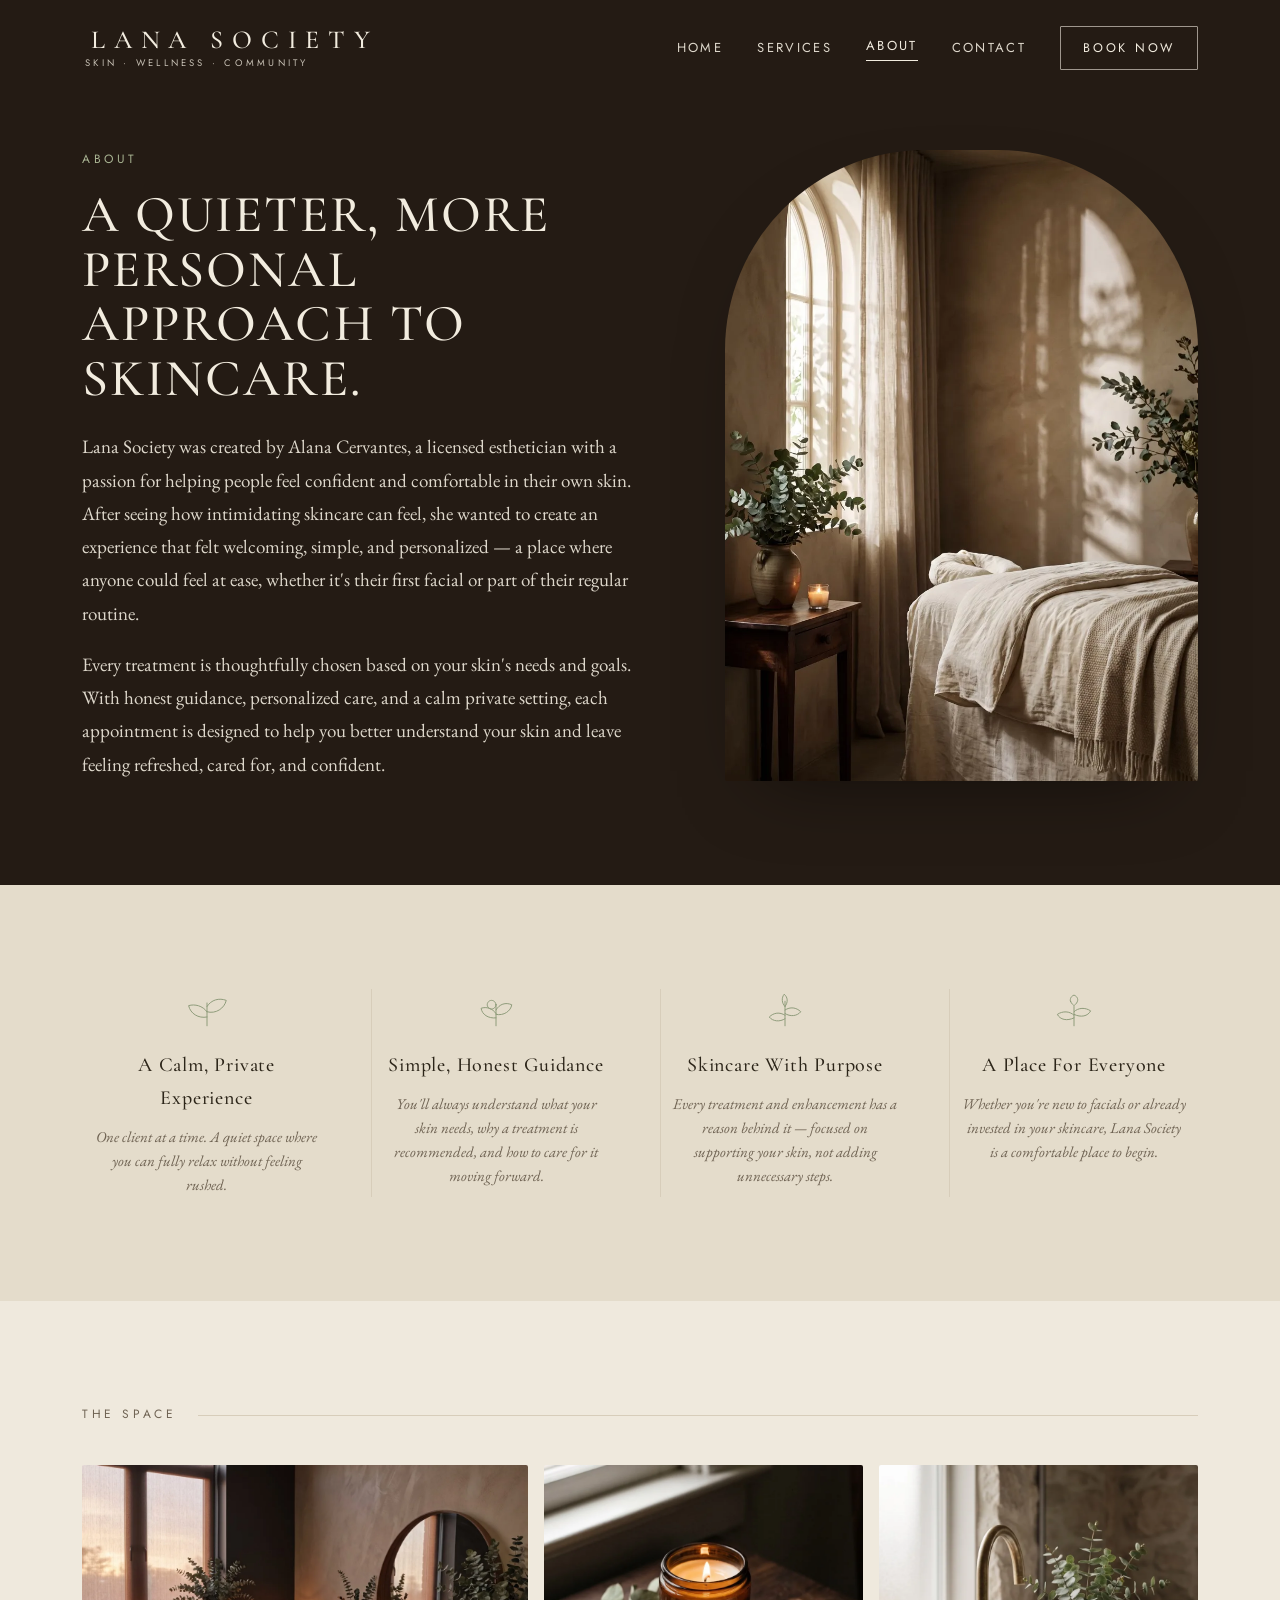
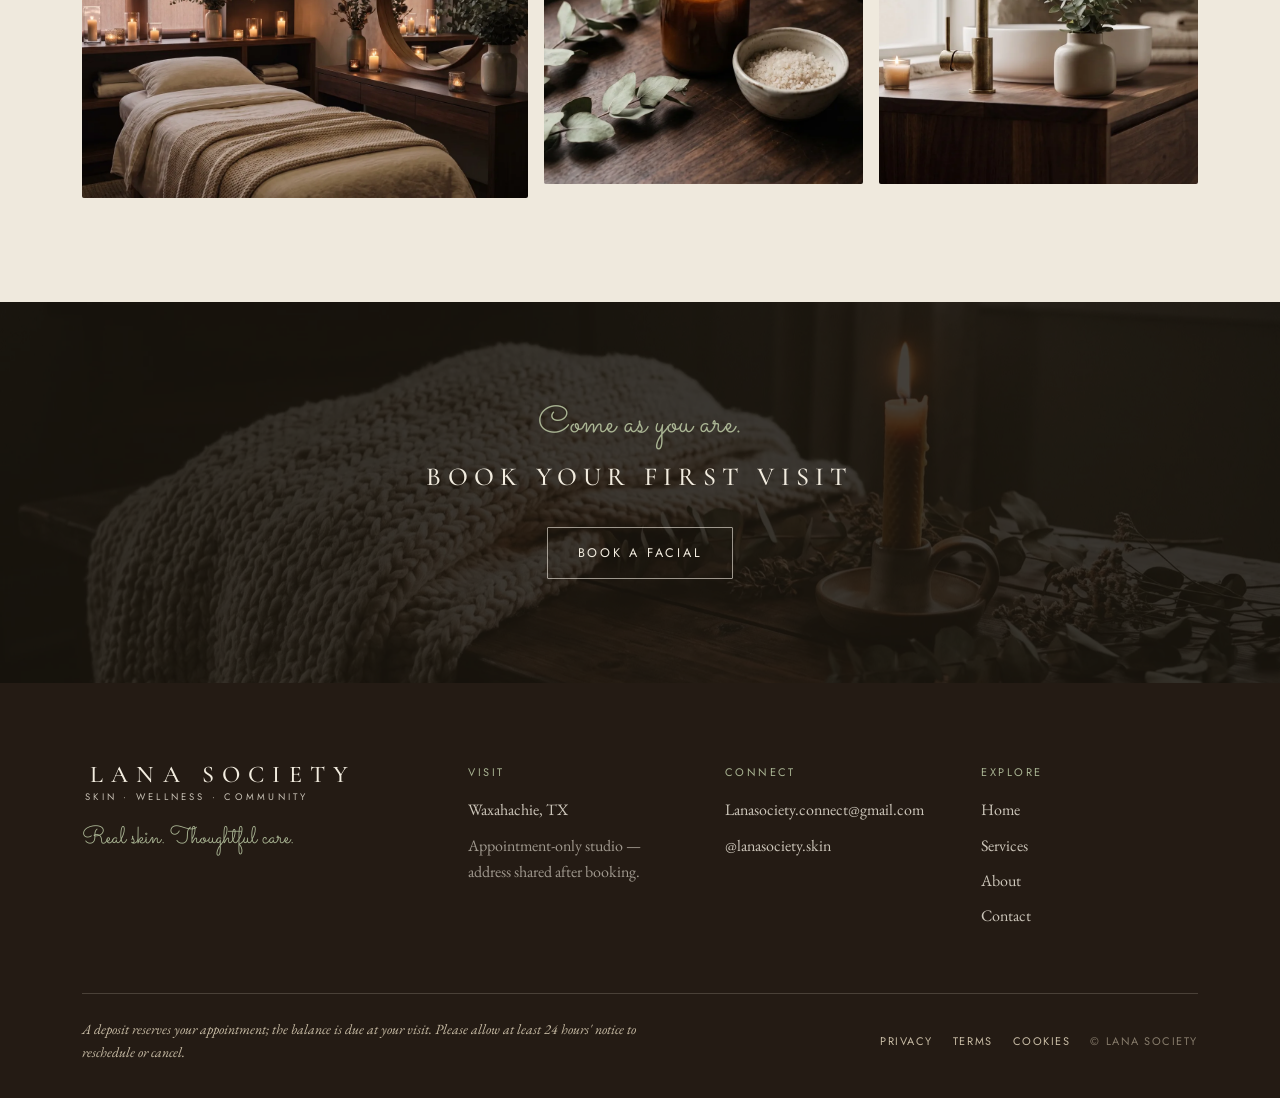
==== about.html @ 726a687e "Redesign: eco/nature dark-cabin direction across all pages - Rebuild Home, Services (facials + enhan" ====
<!DOCTYPE html>
<html lang="en">
<head>
  <meta charset="utf-8">
  <meta name="viewport" content="width=device-width, initial-scale=1">
  <title>About — Meet Alana | Lana Society Skin Studio</title>
  <meta name="description" content="Lana Society was created by Alana Cervantes, a licensed esthetician offering a quieter, more personal approach to skincare in Waxahachie and the DFW area.">
  <link rel="canonical" href="https://www.lanasociety.com/about.html">
  <meta property="og:type" content="website">
  <meta property="og:title" content="About — Meet Alana | Lana Society">
  <meta property="og:description" content="A quieter, more personal approach to skincare. Meet Alana Cervantes, licensed esthetician and founder of Lana Society.">
  <meta property="og:site_name" content="Lana Society">
  <link rel="icon" type="image/svg+xml" href="data:image/svg+xml,%3Csvg xmlns='http://www.w3.org/2000/svg' viewBox='0 0 72 120'%3E%3Cpath fill-rule='evenodd' clip-rule='evenodd' d='M44 56C43.4338 56 42.8738 56.0213 42.3164 56.0569C41.8978 56.0836 41.5058 56.2693 41.2071 56.5653C39.0702 58.6773 36.8018 60.6338 34.4684 62.44C33.7849 62.9698 34.1716 64.0658 35.0356 64.0231C36.3529 63.96 37.7049 64.0249 39.0809 64.2382C48.0996 65.6364 55.144 73.1396 55.9244 82.2338C56.9396 94.0747 47.6293 104 36 104C25.2996 104 16.5618 95.5964 16.0258 85.0293C16.0133 84.6871 16 84.3449 16 84V73.6684V61.4427C22.0284 57.9431 28.3067 53.5156 33.6916 48.0818C41.8551 39.8427 47.9609 29.288 48 16.1271C48.0258 7.26222 40.832 -0.00266593 31.9662 7.3389e-07C26.4098 0.00177851 21.712 0.432001 17.7733 1.09333C7.50578 2.81511 0 11.72 0 22.1298V46.0231C0 46.7262 0.778667 47.1591 1.368 46.7751C6.37511 43.5129 11.6036 39.464 15.7742 34.7573C15.9209 34.5929 16 34.3787 16 34.1582V24C16 22.8293 16.2578 21.7209 16.7093 20.7191C18.04 17.7671 21.1031 15.7636 24.6071 16.0222C28.8836 16.3387 32.0782 20.1253 31.9956 24.4133C31.9458 27.0169 31.4222 29.5236 30.5378 31.9262C27.9538 38.9467 22.2507 45.0649 16 50.0213C10.5004 54.3822 4.58489 57.8436 0 60.2311V69.1751V80V84V88C0 105.673 14.3271 120 32 120H36C37.3529 120 38.6862 119.919 40 119.773C57.9991 117.783 72 102.53 72 84C72 68.536 59.464 56 44 56' fill='%23241b14'/%3E%3C/svg%3E">
  <link rel="preconnect" href="https://fonts.googleapis.com">
  <link rel="preconnect" href="https://fonts.gstatic.com" crossorigin>
  <link href="https://fonts.googleapis.com/css2?family=Cormorant+Garamond:ital,wght@0,400;0,500;0,600;1,400;1,500&family=EB+Garamond:ital,wght@0,400;0,500;1,400&family=Jost:wght@300;400;500&family=Sacramento&display=swap" rel="stylesheet">
  <link rel="stylesheet" href="assets/styles.css">
</head>
<body>

  <!-- NAV -->
  <header class="nav" id="nav">
    <div class="nav-inner">
      <a href="index.html" class="brand" aria-label="Lana Society — home">
        <span class="brand-name">Lana Society</span>
        <span class="brand-sub">Skin · Wellness · Community</span>
      </a>
      <nav class="nav-links" aria-label="Primary">
        <a href="index.html">Home</a>
        <a href="services.html">Services</a>
        <a href="about.html" class="active">About</a>
        <a href="index.html#contact">Contact</a>
        <button class="btn btn-ghost btn-sm" onclick="book()">Book Now</button>
      </nav>
      <button class="burger" aria-label="Open menu" onclick="toggleMenu()">
        <svg width="20" height="20" viewBox="0 0 24 24" fill="none" stroke="currentColor" stroke-width="1.5" stroke-linecap="round"><path d="M4 7h16M4 12h16M4 17h16"/></svg>
      </button>
    </div>
  </header>
  <div class="mobile-menu" id="mobile-menu">
    <button class="mobile-close" aria-label="Close menu" onclick="closeMobileMenu()">
      <svg width="18" height="18" viewBox="0 0 24 24" fill="none" stroke="currentColor" stroke-width="1.5" stroke-linecap="round"><path d="M18 6 6 18M6 6l12 12"/></svg>
    </button>
    <a href="index.html" onclick="closeMobileMenu()">Home</a>
    <a href="services.html" onclick="closeMobileMenu()">Services</a>
    <a href="about.html" onclick="closeMobileMenu()">About</a>
    <a href="index.html#contact" onclick="closeMobileMenu()">Contact</a>
    <button class="btn btn-ghost" onclick="book()">Book Now</button>
  </div>

  <!-- ABOUT HERO -->
  <section class="about-hero" style="padding-top:150px;">
    <div class="wrap sec" style="padding-top:0;">
      <div class="about-grid light">
        <div data-reveal>
          <div class="eyebrow on-dark" style="margin-bottom:18px;">About</div>
          <h2 class="h2" style="color:var(--cream-fg);font-size:clamp(32px,4.6vw,52px);margin-bottom:24px;">A quieter, more personal approach to skincare.</h2>
          <p class="lead" style="color:var(--cream-fg);opacity:.9;margin:0 0 18px;">Lana Society was created by Alana Cervantes, a licensed esthetician with a passion for helping people feel confident and comfortable in their own skin. After seeing how intimidating skincare can feel, she wanted to create an experience that felt welcoming, simple, and personalized — a place where anyone could feel at ease, whether it's their first facial or part of their regular routine.</p>
          <p class="lead" style="color:var(--cream-fg);opacity:.9;margin:0;">Every treatment is thoughtfully chosen based on your skin's needs and goals. With honest guidance, personalized care, and a calm private setting, each appointment is designed to help you better understand your skin and leave feeling refreshed, cared for, and confident.</p>
        </div>
        <div class="about-media arch" data-reveal>
          <img src="assets/about-room-arch.webp" alt="Calm treatment room with a tall arched window and soft leaf shadows">
        </div>
      </div>
    </div>
  </section>

  <!-- VALUES -->
  <section class="values">
    <div class="wrap sec">
      <div class="values-grid">
        <div class="value" data-reveal>
          <div class="ic"><svg width="42" height="42" viewBox="0 0 48 48" fill="none" stroke="currentColor" stroke-width="1.1" stroke-linecap="round" stroke-linejoin="round"><path d="M24 42V16"/><path d="M24 26c-5-7-14-9-21-7 2 9 11 15 21 13M24 20c5-8 14-10 22-7-2 9-12 16-22 13"/></svg></div>
          <h4>A Calm, Private Experience</h4>
          <p>One client at a time. A quiet space where you can fully relax without feeling rushed.</p>
        </div>
        <div class="value" data-reveal>
          <div class="ic"><svg width="42" height="42" viewBox="0 0 48 48" fill="none" stroke="currentColor" stroke-width="1.1" stroke-linecap="round" stroke-linejoin="round"><path d="M24 42V18"/><path d="M24 28c-4-6-11-8-17-6 1 7 8 12 17 11M24 24c4-7 11-9 18-6-1 7-9 13-18 11M24 18a5 5 0 1 1 0-.1Z"/></svg></div>
          <h4>Simple, Honest Guidance</h4>
          <p>You'll always understand what your skin needs, why a treatment is recommended, and how to care for it moving forward.</p>
        </div>
        <div class="value" data-reveal>
          <div class="ic"><svg width="42" height="42" viewBox="0 0 48 48" fill="none" stroke="currentColor" stroke-width="1.1" stroke-linecap="round" stroke-linejoin="round"><path d="M24 42V14"/><path d="M24 30c-6-4-13-3-18 2 4 5 12 6 18 2M24 24c6-4 13-3 18 2-4 5-12 6-18 2M24 20c-4-4-4-10-1-14 4 3 5 9 1 14"/></svg></div>
          <h4>Skincare With Purpose</h4>
          <p>Every treatment and enhancement has a reason behind it — focused on supporting your skin, not adding unnecessary steps.</p>
        </div>
        <div class="value" data-reveal>
          <div class="ic"><svg width="42" height="42" viewBox="0 0 48 48" fill="none" stroke="currentColor" stroke-width="1.1" stroke-linecap="round" stroke-linejoin="round"><path d="M24 42V20"/><path d="M24 30c-5-5-13-5-19-1 3 6 11 8 19 4M24 26c5-5 13-5 19-1-3 6-11 8-19 4M20 14c1 3 4 5 4 5s3-2 4-5-1-6-4-7c-3 1-5 4-4 7Z"/></svg></div>
          <h4>A Place For Everyone</h4>
          <p>Whether you're new to facials or already invested in your skincare, Lana Society is a comfortable place to begin.</p>
        </div>
      </div>
    </div>
  </section>

  <!-- STUDIO GALLERY -->
  <section class="wrap sec">
    <div class="section-head" data-reveal>
      <span class="eyebrow">The Space</span>
      <hr class="rule">
    </div>
    <div class="about-trio" data-reveal>
      <div class="t wide"><img src="assets/about-1.webp" alt="Cozy spa treatment room with candles and a leafy plant by the window"></div>
      <div class="t"><img src="assets/about-2.webp" alt="Lit candle and eucalyptus on a wooden surface"></div>
      <div class="t"><img src="assets/about-3.webp" alt="Brass faucet over a clean basin with a small potted plant"></div>
    </div>
  </section>

  <!-- CTA -->
  <section class="band-dark sec">
    <div class="band-bg"><img src="assets/band-knit.webp" alt=""></div>
    <div class="wrap" style="text-align:center;">
      <p class="script" data-reveal style="font-size:38px;color:#a9b493;margin:0 0 12px;">Come as you are.</p>
      <h2 class="band-title" data-reveal style="margin-bottom:28px;">Book Your First Visit</h2>
      <div data-reveal><button class="btn btn-ghost" onclick="book()">Book a facial</button></div>
    </div>
  </section>

  <!-- FOOTER -->
  <footer>
    <div class="footer-inner">
      <div class="footer-top">
        <div class="footer-brand">
          <div class="brand">
            <span class="brand-name">Lana Society</span>
            <span class="brand-sub">Skin · Wellness · Community</span>
          </div>
          <p class="footer-tag">Real skin. Thoughtful care.</p>
        </div>
        <div class="footer-col">
          <h5>Visit</h5>
          <p>Waxahachie, TX</p>
          <p style="opacity:.6;">Appointment-only studio — address shared after booking.</p>
        </div>
        <div class="footer-col">
          <h5>Connect</h5>
          <a href="mailto:Lanasociety.connect@gmail.com">Lanasociety.connect@gmail.com</a>
          <a href="https://instagram.com/lanasociety.skin" target="_blank" rel="noopener">@lanasociety.skin</a>
        </div>
        <div class="footer-col">
          <h5>Explore</h5>
          <a href="index.html">Home</a>
          <a href="services.html">Services</a>
          <a href="about.html">About</a>
          <a href="index.html#contact">Contact</a>
        </div>
      </div>
      <div class="footer-bottom">
        <p>A deposit reserves your appointment; the balance is due at your visit. Please allow at least 24 hours' notice to reschedule or cancel.</p>
        <div class="footer-legal">
          <a href="legal.html#privacy">Privacy</a>
          <a href="legal.html#terms">Terms</a>
          <a href="legal.html#cookies">Cookies</a>
          <span style="color:var(--cream-mut);opacity:.6;">© Lana Society</span>
        </div>
      </div>
    </div>
  </footer>

  <script src="assets/site.js"></script>
</body>
</html>
---- assets/styles.css ----
/* ============================================================
   Lana Society — shared design system
   Eco / nature "dark-cabin" editorial direction
   ============================================================ */

:root {
  /* Warm neutrals */
  --espresso: #241b14;   /* darkest hero / footer */
  --walnut:   #33271d;   /* dark bands / panels */
  --bark:     #4c3b2b;
  --linen:    #f6f1e8;   /* lightest surface */
  --cream:    #efe9dd;   /* default page bg */
  --sand:     #e4dccb;   /* alt panel bg */
  --sand-2:   #dcd2bf;

  /* Text */
  --ink:      #2c2519;   /* body on light */
  --taupe:    #6f6353;   /* muted on light */
  --cream-fg: #f2ecdf;   /* text on dark */
  --cream-mut:#c9bda6;   /* muted on dark */

  /* Accents */
  --sage:     #8c9a78;   /* botanical line */
  --sage-2:   #a9b493;
  --gold:     #a98f5f;

  /* Lines */
  --line:     #d7cdba;
  --line-dk:  rgba(242,236,223,.18);

  /* Type */
  --serif:  'Cormorant Garamond', Georgia, serif;
  --body:   'EB Garamond', Georgia, serif;
  --ui:     'Jost', system-ui, sans-serif;
  --script: 'Sacramento', cursive;

  --wrap: 1180px;
}

*, *::before, *::after { box-sizing: border-box; }
html { scroll-behavior: smooth; }
html, body { margin: 0; padding: 0; }
body {
  background: var(--cream);
  color: var(--ink);
  font-family: var(--body);
  font-size: 18px;
  line-height: 1.65;
  -webkit-font-smoothing: antialiased;
  overflow-x: hidden;
}
img { max-width: 100%; display: block; }
a { color: inherit; text-decoration: none; transition: color .18s, opacity .18s; }
::selection { background: var(--sage-2); color: var(--espresso); }

/* ---------- Type helpers ---------- */
.script { font-family: var(--script); font-weight: 400; line-height: 1; color: var(--sage); }
.eyebrow {
  font-family: var(--ui); font-weight: 400;
  font-size: 12px; letter-spacing: .3em; text-transform: uppercase;
  color: var(--taupe);
}
.eyebrow.on-dark { color: var(--sage-2); }
.rule { height: 1px; background: var(--line); border: 0; }
.rule.on-dark { background: var(--line-dk); }

/* ---------- Layout ---------- */
.wrap { max-width: var(--wrap); margin: 0 auto; padding-inline: 32px; }
.sec { padding-block: 104px; }
.sec-sm { padding-block: 72px; }

/* ============================================================
   NAV
   ============================================================ */
.nav {
  position: fixed; top: 0; left: 0; right: 0; z-index: 80;
  transition: background .35s ease, box-shadow .35s ease, padding .35s ease;
  padding: 26px 0;
}
.nav-inner {
  max-width: var(--wrap); margin: 0 auto; padding-inline: 32px;
  display: flex; align-items: center; justify-content: space-between; gap: 24px;
}
.nav a, .nav button { color: var(--cream-fg); }
.brand { display: flex; flex-direction: column; line-height: 1; gap: 6px; }
.brand-name {
  font-family: var(--serif); font-weight: 500; font-size: 26px;
  letter-spacing: .34em; text-transform: uppercase; padding-left: .34em;
}
.brand-sub {
  font-family: var(--ui); font-size: 9.5px; letter-spacing: .34em;
  text-transform: uppercase; opacity: .8; padding-left: .34em;
}
.nav-links { display: flex; align-items: center; gap: 34px; }
.nav-links a {
  font-family: var(--ui); font-size: 13px; letter-spacing: .18em;
  text-transform: uppercase; opacity: .9;
}
.nav-links a:hover { opacity: 1; color: #fff; }
.nav-links a.active { opacity: 1; border-bottom: 1px solid currentColor; padding-bottom: 3px; }

/* solid state on scroll */
.nav.scrolled {
  background: rgba(36,27,20,.92);
  backdrop-filter: blur(10px); -webkit-backdrop-filter: blur(10px);
  padding: 16px 0;
  box-shadow: 0 10px 40px -22px rgba(0,0,0,.7);
}
/* pages with a light hero flip nav text to ink until scrolled */
.nav.on-light:not(.scrolled) a,
.nav.on-light:not(.scrolled) button { color: var(--ink); }
.nav.on-light:not(.scrolled) .btn-ghost { border-color: rgba(44,37,25,.4); }

.burger {
  display: none; width: 44px; height: 44px; align-items: center; justify-content: center;
  background: transparent; border: 1px solid currentColor; border-radius: 2px; cursor: pointer;
}
.mobile-menu {
  display: none; position: fixed; inset: 0; z-index: 90;
  background: var(--espresso); color: var(--cream-fg);
  flex-direction: column; align-items: center; justify-content: center; gap: 8px;
}
.mobile-menu.open { display: flex; }
.mobile-menu a {
  font-family: var(--serif); font-size: 30px; letter-spacing: .04em; padding: 12px 0;
  color: var(--cream-fg);
}
.mobile-menu .btn { margin-top: 18px; }
.mobile-close {
  position: absolute; top: 22px; right: 24px; width: 44px; height: 44px;
  background: transparent; border: 1px solid var(--line-dk); color: var(--cream-fg);
  border-radius: 2px; cursor: pointer;
}

/* ============================================================
   BUTTONS
   ============================================================ */
.btn {
  display: inline-flex; align-items: center; justify-content: center; gap: 9px;
  font-family: var(--ui); font-size: 12.5px; letter-spacing: .22em; text-transform: uppercase;
  padding: 0 30px; height: 52px; cursor: pointer; border: 1px solid transparent;
  border-radius: 1px; transition: background .2s, color .2s, opacity .2s, border-color .2s;
  white-space: nowrap; background: transparent;
}
.btn-ghost { border-color: rgba(242,236,223,.6); color: var(--cream-fg); }
.btn-ghost:hover { background: var(--cream-fg); color: var(--espresso); }
.btn-solid { background: var(--espresso); color: var(--cream-fg); border-color: var(--espresso); }
.btn-solid:hover { background: var(--bark); border-color: var(--bark); }
.btn-cream { background: var(--linen); color: var(--espresso); border-color: var(--linen); }
.btn-cream:hover { opacity: .88; }
.btn-outline-ink { border-color: rgba(44,37,25,.4); color: var(--ink); }
.btn-outline-ink:hover { background: var(--espresso); color: var(--cream-fg); border-color: var(--espresso); }
.btn-sm { height: 44px; padding: 0 22px; }
.btn-full { width: 100%; }

/* ============================================================
   HERO (full-bleed image)
   ============================================================ */
.hero {
  position: relative; min-height: 86vh; display: flex; align-items: flex-end;
  color: var(--cream-fg); overflow: hidden;
}
.hero.hero-short { min-height: 68vh; }
.hero-bg { position: absolute; inset: 0; z-index: 0; }
.hero-bg img { width: 100%; height: 100%; object-fit: cover; }
.hero::before {
  content: ""; position: absolute; inset: 0; z-index: 1;
  background:
    linear-gradient(180deg, rgba(20,15,10,.55) 0%, rgba(20,15,10,.12) 34%, rgba(20,15,10,.5) 100%);
}
.hero-inner { position: relative; z-index: 2; width: 100%; max-width: var(--wrap); margin: 0 auto; padding: 0 32px 92px; }
.hero h1 {
  font-family: var(--serif); font-weight: 500; letter-spacing: .06em; text-transform: uppercase;
  font-size: clamp(40px, 7vw, 84px); line-height: 1.02; margin: 0 0 6px;
}
.hero-script { font-family: var(--script); font-size: clamp(30px, 4.6vw, 52px); color: var(--sage-2); margin: 0 0 22px; }
.hero p { font-family: var(--body); font-size: 19px; line-height: 1.7; max-width: 460px; color: var(--cream-fg); opacity: .92; margin: 0 0 30px; }
.hero-tag {
  position: absolute; right: 40px; bottom: 120px; text-align: right; z-index: 2;
  font-family: var(--script); font-size: 30px; color: var(--cream-fg); line-height: 1.5;
  text-shadow: 0 2px 18px rgba(20,15,10,.75), 0 1px 3px rgba(20,15,10,.6);
}
.hero-btns { display: flex; flex-wrap: wrap; gap: 14px; }

/* ============================================================
   SECTION PRIMITIVES
   ============================================================ */
.h2 {
  font-family: var(--serif); font-weight: 500; letter-spacing: .04em; text-transform: uppercase;
  font-size: clamp(30px, 4.4vw, 46px); line-height: 1.05; color: var(--ink); margin: 0;
}
.display-script { font-family: var(--script); font-size: clamp(30px, 4vw, 46px); color: var(--sage); line-height: 1.1; margin: 0; }
.lead { font-size: 19px; line-height: 1.75; color: var(--ink); }
.muted { color: var(--taupe); }

.section-head { display: flex; align-items: center; gap: 22px; margin-bottom: 40px; }
.section-head .eyebrow { white-space: nowrap; }
.section-head .rule { flex: 1; }

/* Experience band */
.experience { background: var(--linen); }
.experience-grid { display: grid; grid-template-columns: 1.35fr .95fr; gap: 64px; align-items: center; }
.experience-quote { font-family: var(--script); font-size: clamp(26px, 3.4vw, 40px); color: var(--sage); line-height: 1.15; margin: 0 0 26px; }
.experience-media { border-radius: 2px; overflow: hidden; aspect-ratio: 4/5; box-shadow: 0 30px 70px -34px rgba(36,27,20,.55); }
.experience-media img { width: 100%; height: 100%; object-fit: cover; }

/* ============================================================
   SERVICE JOURNEY cards
   ============================================================ */
.journey { display: grid; grid-template-columns: repeat(4, 1fr); gap: 26px; }
.jcard { background: transparent; }
.jcard-img { aspect-ratio: 1/1; overflow: hidden; border-radius: 2px; margin-bottom: 22px; }
.jcard-img img { width: 100%; height: 100%; object-fit: cover; transition: transform .8s ease; }
.jcard:hover .jcard-img img { transform: scale(1.05); }
.jcard-kicker { font-family: var(--ui); font-size: 11px; letter-spacing: .24em; text-transform: uppercase; color: var(--taupe); margin-bottom: 8px; }
.jcard-title { font-family: var(--script); font-size: 30px; color: var(--sage); margin: 0 0 14px; line-height: 1; }
.jcard-body { font-size: 16px; line-height: 1.65; color: var(--ink); margin: 0; }

/* ============================================================
   DARK BAND (concerns)
   ============================================================ */
.band-dark { position: relative; color: var(--cream-fg); overflow: hidden; }
.band-dark .band-bg { position: absolute; inset: 0; z-index: 0; }
.band-dark .band-bg img { width: 100%; height: 100%; object-fit: cover; }
.band-dark::before { content: ""; position: absolute; inset: 0; z-index: 1; background: rgba(28,22,15,.82); }
.band-dark .wrap { position: relative; z-index: 2; }
.band-title { text-align: center; font-family: var(--serif); font-weight: 500; letter-spacing: .24em; text-transform: uppercase; font-size: clamp(20px,2.6vw,26px); margin: 0 0 46px; color: var(--cream-fg); }
.concerns { display: grid; grid-template-columns: repeat(4, 1fr); gap: 0; }
.concern { padding: 4px 30px; border-left: 1px solid var(--line-dk); }
.concern:first-child { border-left: 0; }
.concern h4 { font-family: var(--ui); font-size: 12px; letter-spacing: .18em; text-transform: uppercase; color: var(--sage-2); margin: 0 0 14px; font-weight: 400; }
.concern p { font-family: var(--serif); font-size: 21px; line-height: 1.3; margin: 0; color: var(--cream-fg); }

/* ============================================================
   SEASONAL block
   ============================================================ */
.seasonal { background: var(--linen); }
.seasonal-grid { display: grid; grid-template-columns: .8fr 1.2fr; gap: 56px; align-items: center; }
.seasonal-media { aspect-ratio: 4/3; border-radius: 2px; overflow: hidden; }
.seasonal-media img { width: 100%; height: 100%; object-fit: cover; }
.seasonal-head { display: flex; align-items: baseline; gap: 18px; margin-bottom: 18px; flex-wrap: wrap; }
.seasonal-head .h2 { font-size: clamp(24px,3vw,34px); }
.seasonal-name { font-family: var(--ui); font-size: 13px; letter-spacing: .2em; text-transform: uppercase; color: var(--ink); margin: 0 0 12px; }

/* ============================================================
   FEEL LEAVING band
   ============================================================ */
.leaving { position: relative; color: var(--cream-fg); overflow: hidden; }
.leaving .band-bg { position: absolute; inset: 0; z-index: 0; }
.leaving .band-bg img { width: 100%; height: 100%; object-fit: cover; }
.leaving::before { content: ""; position: absolute; inset: 0; z-index: 1; background: rgba(28,22,15,.78); }
.leaving .wrap { position: relative; z-index: 2; }
.leaving-grid { display: grid; grid-template-columns: .8fr 2.2fr; gap: 40px; align-items: center; }
.leaving-lead .eyebrow { color: var(--sage-2); margin-bottom: 10px; }
.leaving-lead .script { font-size: 56px; color: var(--cream-fg); }
.leaving-lead p { font-family: var(--script); font-size: 22px; color: var(--cream-fg); opacity: .9; margin: 0; }
.leaving-items { display: grid; grid-template-columns: repeat(5, 1fr); gap: 8px; }
.leaving-item { text-align: center; padding: 0 10px; border-left: 1px solid var(--line-dk); }
.leaving-item:first-child { border-left: 0; }
.leaving-item .ic { display: flex; justify-content: center; margin-bottom: 14px; color: var(--sage-2); }
.leaving-item h5 { font-family: var(--ui); font-size: 11px; letter-spacing: .18em; text-transform: uppercase; color: var(--cream-fg); margin: 0 0 6px; font-weight: 400; }
.leaving-item p { font-family: var(--body); font-style: italic; font-size: 14px; color: var(--cream-mut); margin: 0; line-height: 1.4; }

/* ============================================================
   ENHANCEMENTS price list
   ============================================================ */
.enh-grid { display: grid; grid-template-columns: 1fr 1fr; gap: 8px 72px; }
.enh-item { padding: 26px 0; border-top: 1px solid var(--line); }
.enh-head { display: flex; justify-content: space-between; align-items: baseline; gap: 16px; margin-bottom: 8px; }
.enh-name { font-family: var(--serif); font-weight: 500; font-size: 24px; letter-spacing: .12em; text-transform: uppercase; color: var(--ink); margin: 0; }
.enh-price { font-family: var(--serif); font-weight: 500; font-size: 24px; color: var(--bark); white-space: nowrap; }
.enh-desc { font-size: 16px; color: var(--taupe); margin: 0; max-width: 40ch; }

/* callout panel */
.callout {
  display: grid; grid-template-columns: auto 1px 1fr; gap: 40px; align-items: center;
  background: var(--sand); border-radius: 2px; padding: 46px 52px; margin-top: 8px;
}
.callout .divider { width: 1px; height: 88px; background: var(--line); }
.callout h3 { font-family: var(--serif); font-weight: 500; font-size: 26px; letter-spacing: .16em; text-transform: uppercase; color: var(--ink); margin: 0 0 6px; }
.callout .script { font-size: 30px; margin: 0 0 12px; display: block; }
.callout p { font-size: 16px; color: var(--taupe); margin: 0; }

/* footnote strip */
.footnote { text-align: center; font-family: var(--body); font-style: italic; color: var(--cream-mut); font-size: 16px; line-height: 1.7; max-width: 620px; margin: 0 auto; }

/* ============================================================
   BROW menu
   ============================================================ */
.brow { background: var(--sand); }
.brow-grid { display: grid; grid-template-columns: 1.25fr .75fr; gap: 56px; align-items: stretch; }
.brow-list { }
.brow-item { padding: 22px 0; border-top: 1px solid var(--line); }
.brow-item:first-child { border-top: 0; }
.brow-item.feature { background: rgba(140,154,120,.14); border-radius: 2px; padding: 22px 24px; margin-top: 10px; border-top: 0; }
.brow-head { display: flex; justify-content: space-between; align-items: baseline; gap: 16px; }
.brow-name { font-family: var(--serif); font-weight: 500; font-size: 24px; letter-spacing: .14em; text-transform: uppercase; color: var(--ink); margin: 0; }
.brow-price { font-family: var(--serif); font-weight: 500; font-size: 24px; color: var(--bark); }
.brow-sub { font-family: var(--body); font-style: italic; font-size: 16px; color: var(--sage); margin: 4px 0 6px; }
.brow-desc { font-size: 16px; color: var(--taupe); margin: 0; max-width: 46ch; }
.brow-media { position: relative; border-radius: 2px; overflow: hidden; }
.brow-media img { width: 100%; height: 100%; object-fit: cover; }
.brow-media .script { position: absolute; right: 20px; bottom: 22px; font-size: 30px; color: var(--cream-fg); text-align: right; text-shadow: 0 2px 20px rgba(0,0,0,.5); }

/* ============================================================
   ABOUT
   ============================================================ */
.about-hero { background: var(--espresso); color: var(--cream-fg); }
.about-grid { display: grid; grid-template-columns: 1.1fr .9fr; gap: 64px; align-items: center; }
.about-grid.light .h2, .about-grid.light .lead { color: var(--cream-fg); }
.about-media { border-radius: 200px 200px 2px 2px; overflow: hidden; aspect-ratio: 3/4; box-shadow: 0 30px 80px -40px rgba(0,0,0,.6); }
.about-media.arch img { width: 100%; height: 100%; object-fit: cover; }
.values { background: var(--sand); }
.values-grid { display: grid; grid-template-columns: repeat(4, 1fr); gap: 40px; text-align: center; }
.value { padding: 0 12px; border-left: 1px solid var(--line); }
.value:first-child { border-left: 0; }
.value .ic { display: flex; justify-content: center; margin-bottom: 18px; color: var(--sage); }
.value h4 { font-family: var(--serif); font-weight: 500; font-size: 20px; letter-spacing: .04em; color: var(--ink); margin: 0 0 10px; }
.value p { font-family: var(--body); font-style: italic; font-size: 15px; color: var(--taupe); margin: 0; line-height: 1.6; }

.about-trio { display: grid; grid-template-columns: 1.4fr 1fr 1fr; gap: 16px; }
.about-trio .t { border-radius: 2px; overflow: hidden; aspect-ratio: 1/1; }
.about-trio .t.wide { aspect-ratio: auto; }
.about-trio img { width: 100%; height: 100%; object-fit: cover; }

/* ============================================================
   CONTACT
   ============================================================ */
.contact { background: var(--linen); }
.contact-grid { display: grid; grid-template-columns: 1fr 1fr; gap: 64px; align-items: center; }
.contact h2 { font-family: var(--serif); font-weight: 500; letter-spacing: .04em; text-transform: uppercase; font-size: clamp(30px,4vw,44px); color: var(--ink); margin: 0 0 8px; }
.contact .script { display: block; font-size: 34px; margin-bottom: 18px; }
.form-card { background: var(--linen); border: 1px solid var(--line); border-radius: 2px; padding: 38px; }
.form-card h3 { font-family: var(--serif); font-weight: 500; font-size: 22px; letter-spacing: .1em; text-transform: uppercase; color: var(--ink); margin: 0 0 20px; }
.field { display: flex; flex-direction: column; gap: 7px; margin-bottom: 16px; }
.field label { font-family: var(--ui); font-size: 11px; letter-spacing: .16em; text-transform: uppercase; color: var(--taupe); }
.field input, .field select, .field textarea {
  width: 100%; padding: 13px 15px; border: 1px solid var(--line); border-radius: 2px;
  background: var(--cream); color: var(--ink); font-family: var(--body); font-size: 16px;
  outline: none; transition: border-color .18s;
}
.field input:focus, .field select:focus, .field textarea:focus { border-color: var(--sage); }
.field textarea { resize: vertical; min-height: 110px; }
.field select { appearance: none; cursor: pointer;
  background-image: url("data:image/svg+xml,%3Csvg xmlns='http://www.w3.org/2000/svg' width='16' height='16' viewBox='0 0 24 24' fill='none' stroke='%236f6353' stroke-width='1.5' stroke-linecap='round'%3E%3Cpath d='m6 9 6 6 6-6'/%3E%3C/svg%3E");
  background-repeat: no-repeat; background-position: right 14px center; padding-right: 40px;
}
.form-row { display: grid; grid-template-columns: 1fr 1fr; gap: 14px; }
.form-note { background: var(--sand); border-radius: 2px; padding: 14px 16px; font-family: var(--body); font-style: italic; font-size: 14px; color: var(--taupe); line-height: 1.5; }
.form-error { font-size: 14px; color: #a5462f; }
.form-actions { display: flex; gap: 12px; justify-content: flex-end; margin-top: 6px; }
.hidden { display: none !important; }
.form-success { text-align: center; padding: 26px 0; }
.form-success .ic { width: 56px; height: 56px; border-radius: 50%; background: rgba(140,154,120,.22); display: flex; align-items: center; justify-content: center; margin: 0 auto 18px; }
.form-success h3 { font-family: var(--serif); font-weight: 500; font-size: 24px; letter-spacing: .06em; text-transform: uppercase; color: var(--ink); margin: 0 0 8px; }
.form-success p { color: var(--taupe); margin: 0; }

/* ============================================================
   MODAL
   ============================================================ */
.backdrop { display: none; position: fixed; inset: 0; z-index: 200; background: rgba(28,22,15,.62); backdrop-filter: blur(5px); -webkit-backdrop-filter: blur(5px); align-items: center; justify-content: center; padding: 24px; }
.backdrop.open { display: flex; }
.modal { background: var(--linen); border-radius: 2px; width: 100%; max-width: 560px; max-height: 90vh; overflow-y: auto; padding: 40px; position: relative; box-shadow: 0 40px 100px -30px rgba(0,0,0,.5); }
.modal-close { position: absolute; top: 18px; right: 18px; width: 40px; height: 40px; border-radius: 50%; border: 1px solid var(--line); background: transparent; color: var(--taupe); cursor: pointer; display: flex; align-items: center; justify-content: center; }
.modal-close:hover { background: var(--sand); }
.modal h2 { font-family: var(--serif); font-weight: 500; font-size: 28px; letter-spacing: .08em; text-transform: uppercase; color: var(--ink); margin: 0 0 4px; }
.modal .modal-desc { font-family: var(--body); font-style: italic; color: var(--taupe); margin: 0 0 24px; }

/* ============================================================
   FOOTER
   ============================================================ */
footer { background: var(--espresso); color: var(--cream-fg); }
.footer-inner { max-width: var(--wrap); margin: 0 auto; padding: 80px 32px 34px; }
.footer-top { display: grid; grid-template-columns: 1.6fr 1fr 1fr 1fr; gap: 40px; }
.footer-brand .brand-name { font-size: 24px; }
.footer-tag { font-family: var(--script); font-size: 24px; color: var(--sage-2); margin: 16px 0 0; }
.footer-col h5 { font-family: var(--ui); font-size: 11px; letter-spacing: .22em; text-transform: uppercase; color: var(--sage-2); margin: 0 0 16px; font-weight: 400; }
.footer-col a, .footer-col p { display: block; font-family: var(--body); font-size: 16px; color: var(--cream-fg); opacity: .82; margin: 0 0 9px; }
.footer-col a:hover { opacity: 1; }
.footer-bottom { border-top: 1px solid var(--line-dk); margin-top: 54px; padding-top: 24px; display: flex; flex-wrap: wrap; gap: 14px 28px; justify-content: space-between; align-items: center; }
.footer-bottom p { font-family: var(--body); font-style: italic; font-size: 14px; color: var(--cream-mut); margin: 0; max-width: 560px; }
.footer-legal { display: flex; gap: 8px 20px; flex-wrap: wrap; font-family: var(--ui); font-size: 11px; letter-spacing: .14em; text-transform: uppercase; }
.footer-legal a { color: var(--cream-mut); }
.footer-legal a:hover { color: var(--cream-fg); }

/* ============================================================
   REVEAL
   ============================================================ */
.armed [data-reveal] { opacity: 0; transform: translateY(26px); transition: opacity .8s cubic-bezier(.4,0,.2,1), transform .8s cubic-bezier(.4,0,.2,1); }
.armed [data-reveal].in { opacity: 1; transform: none; }
@media (prefers-reduced-motion: reduce) {
  .armed [data-reveal] { opacity: 1 !important; transform: none !important; transition: none !important; }
  html { scroll-behavior: auto; }
  .jcard:hover .jcard-img img { transform: none; }
}

/* ============================================================
   RESPONSIVE
   ============================================================ */
@media (max-width: 1000px) {
  .journey { grid-template-columns: 1fr 1fr; }
  .leaving-grid { grid-template-columns: 1fr; gap: 30px; }
  .concerns { grid-template-columns: 1fr 1fr; gap: 30px 0; }
  .values-grid { grid-template-columns: 1fr 1fr; gap: 36px 20px; }
}
@media (max-width: 820px) {
  .nav-links { display: none; }
  .burger { display: inline-flex; }
  .sec { padding-block: 72px; }
  .experience-grid, .seasonal-grid, .brow-grid, .about-grid, .contact-grid { grid-template-columns: 1fr; gap: 40px; }
  .enh-grid { grid-template-columns: 1fr; gap: 0; }
  .about-trio { grid-template-columns: 1fr 1fr; }
  .hero-tag { display: none; }
  .callout { grid-template-columns: 1fr; gap: 20px; padding: 34px; text-align: center; }
  .callout .divider { display: none; }
  .footer-top { grid-template-columns: 1fr 1fr; gap: 32px; }
  .form-row { grid-template-columns: 1fr; }
}
@media (max-width: 540px) {
  .journey, .concerns, .values-grid, .about-trio, .leaving-items { grid-template-columns: 1fr; }
  .leaving-items { gap: 22px; }
  .leaving-item, .concern, .value { border-left: 0; border-top: 1px solid var(--line-dk); padding-top: 22px; }
  .value { border-top-color: var(--line); }
  .wrap { padding-inline: 22px; }
  .hero-inner { padding-inline: 22px; }
  body { font-size: 17px; }
}
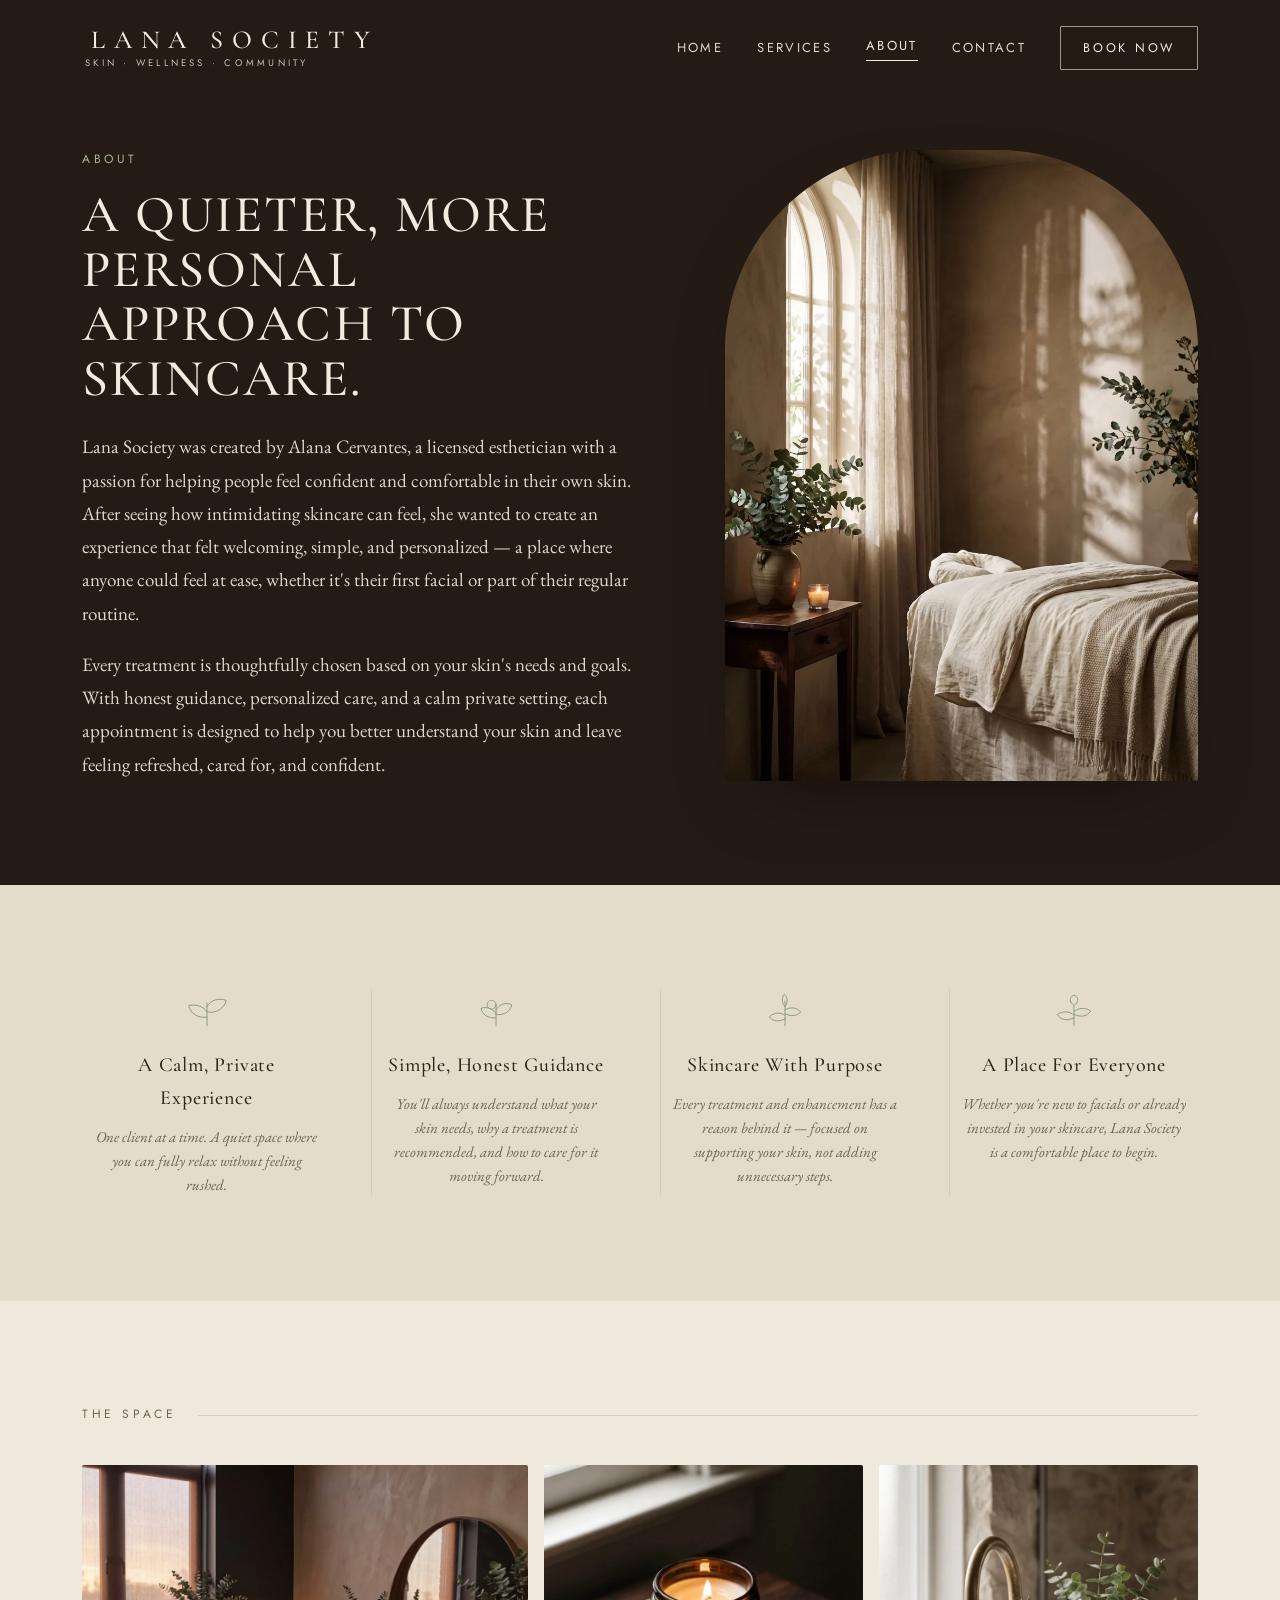
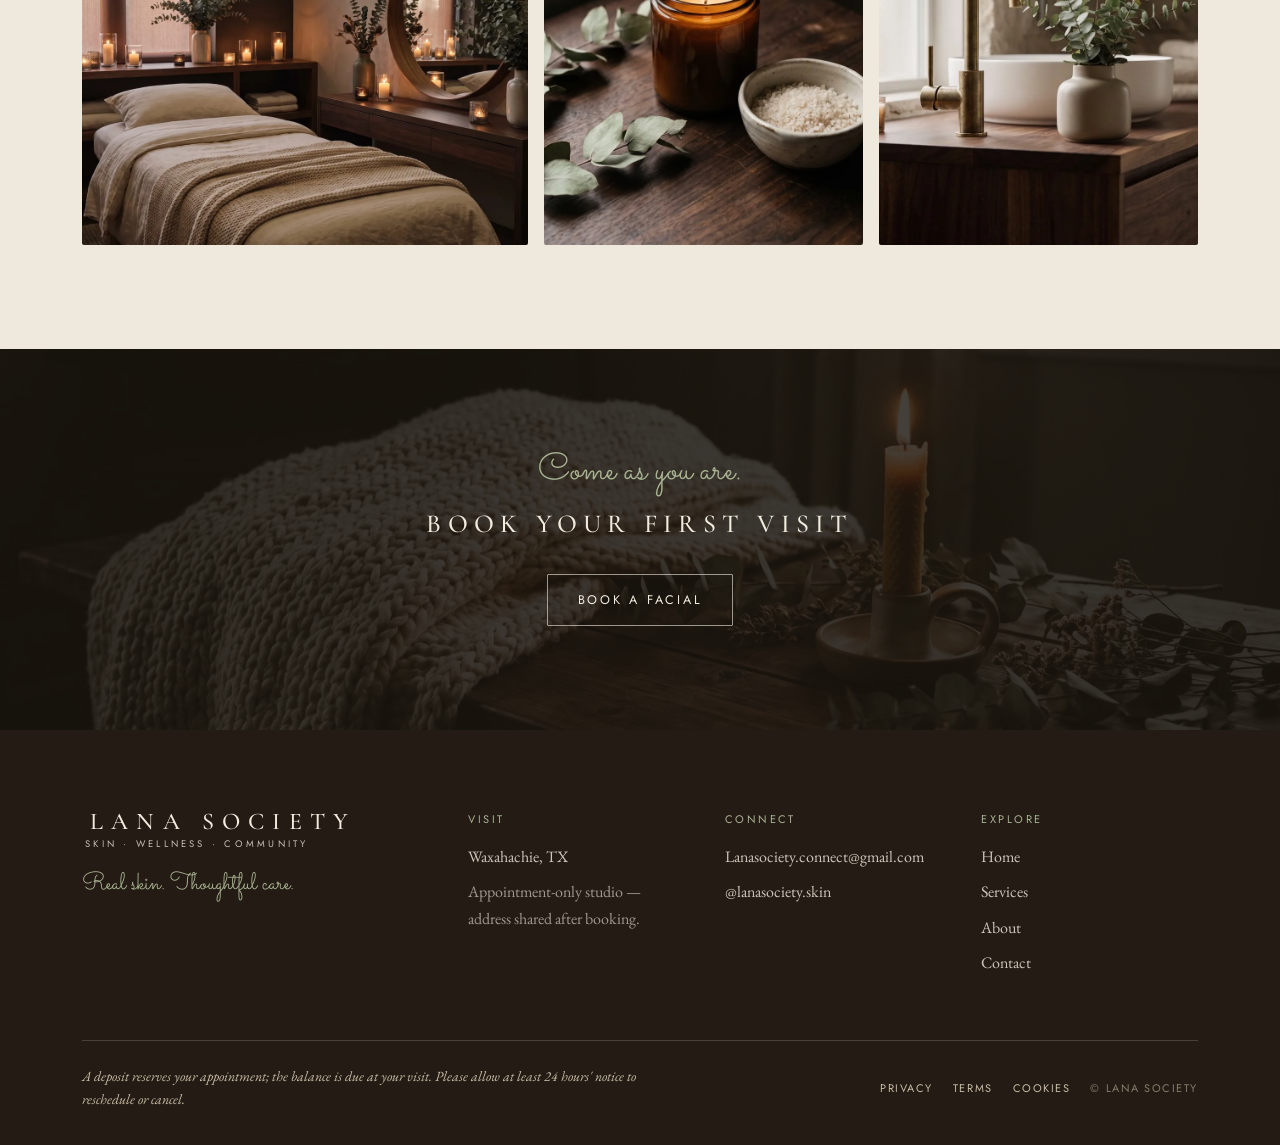
==== commit 6abb2e92: "SEO: add og:image social-share card + meta descriptions across pages Co-Authored-By: Claude Opus 4.8" ====
--- a/about.html
+++ b/about.html
@@ -7,9 +7,18 @@
   <meta name="description" content="Lana Society was created by Alana Cervantes, a licensed esthetician offering a quieter, more personal approach to skincare in Waxahachie and the DFW area.">
   <link rel="canonical" href="https://www.lanasociety.com/about.html">
   <meta property="og:type" content="website">
+  <meta property="og:url" content="https://www.lanasociety.com/about.html">
   <meta property="og:title" content="About — Meet Alana | Lana Society">
   <meta property="og:description" content="A quieter, more personal approach to skincare. Meet Alana Cervantes, licensed esthetician and founder of Lana Society.">
   <meta property="og:site_name" content="Lana Society">
+  <meta property="og:image" content="https://www.lanasociety.com/assets/og-image.jpg">
+  <meta property="og:image:width" content="1200">
+  <meta property="og:image:height" content="630">
+  <meta property="og:image:alt" content="Lana Society — a calm, candlelit spa treatment room">
+  <meta name="twitter:card" content="summary_large_image">
+  <meta name="twitter:title" content="About — Meet Alana | Lana Society">
+  <meta name="twitter:description" content="A quieter, more personal approach to skincare. Meet Alana Cervantes, founder of Lana Society.">
+  <meta name="twitter:image" content="https://www.lanasociety.com/assets/og-image.jpg">
   <link rel="icon" type="image/svg+xml" href="data:image/svg+xml,%3Csvg xmlns='http://www.w3.org/2000/svg' viewBox='0 0 72 120'%3E%3Cpath fill-rule='evenodd' clip-rule='evenodd' d='M44 56C43.4338 56 42.8738 56.0213 42.3164 56.0569C41.8978 56.0836 41.5058 56.2693 41.2071 56.5653C39.0702 58.6773 36.8018 60.6338 34.4684 62.44C33.7849 62.9698 34.1716 64.0658 35.0356 64.0231C36.3529 63.96 37.7049 64.0249 39.0809 64.2382C48.0996 65.6364 55.144 73.1396 55.9244 82.2338C56.9396 94.0747 47.6293 104 36 104C25.2996 104 16.5618 95.5964 16.0258 85.0293C16.0133 84.6871 16 84.3449 16 84V73.6684V61.4427C22.0284 57.9431 28.3067 53.5156 33.6916 48.0818C41.8551 39.8427 47.9609 29.288 48 16.1271C48.0258 7.26222 40.832 -0.00266593 31.9662 7.3389e-07C26.4098 0.00177851 21.712 0.432001 17.7733 1.09333C7.50578 2.81511 0 11.72 0 22.1298V46.0231C0 46.7262 0.778667 47.1591 1.368 46.7751C6.37511 43.5129 11.6036 39.464 15.7742 34.7573C15.9209 34.5929 16 34.3787 16 34.1582V24C16 22.8293 16.2578 21.7209 16.7093 20.7191C18.04 17.7671 21.1031 15.7636 24.6071 16.0222C28.8836 16.3387 32.0782 20.1253 31.9956 24.4133C31.9458 27.0169 31.4222 29.5236 30.5378 31.9262C27.9538 38.9467 22.2507 45.0649 16 50.0213C10.5004 54.3822 4.58489 57.8436 0 60.2311V69.1751V80V84V88C0 105.673 14.3271 120 32 120H36C37.3529 120 38.6862 119.919 40 119.773C57.9991 117.783 72 102.53 72 84C72 68.536 59.464 56 44 56' fill='%23241b14'/%3E%3C/svg%3E">
   <link rel="preconnect" href="https://fonts.googleapis.com">
   <link rel="preconnect" href="https://fonts.gstatic.com" crossorigin>
--- a/assets/styles.css
+++ b/assets/styles.css
@@ -166,7 +166,7 @@
 .hero::before {
   content: ""; position: absolute; inset: 0; z-index: 1;
   background:
-    linear-gradient(180deg, rgba(20,15,10,.55) 0%, rgba(20,15,10,.12) 34%, rgba(20,15,10,.5) 100%);
+    linear-gradient(180deg, rgba(20,15,10,.5) 0%, rgba(20,15,10,.10) 28%, rgba(20,15,10,.44) 66%, rgba(20,15,10,.84) 100%);
 }
 .hero-inner { position: relative; z-index: 2; width: 100%; max-width: var(--wrap); margin: 0 auto; padding: 0 32px 92px; }
 .hero h1 {
@@ -319,8 +319,7 @@
 .value p { font-family: var(--body); font-style: italic; font-size: 15px; color: var(--taupe); margin: 0; line-height: 1.6; }
 
 .about-trio { display: grid; grid-template-columns: 1.4fr 1fr 1fr; gap: 16px; }
-.about-trio .t { border-radius: 2px; overflow: hidden; aspect-ratio: 1/1; }
-.about-trio .t.wide { aspect-ratio: auto; }
+.about-trio .t { border-radius: 2px; overflow: hidden; height: 380px; }
 .about-trio img { width: 100%; height: 100%; object-fit: cover; }
 
 /* ============================================================
@@ -386,10 +385,27 @@
 /* ============================================================
    REVEAL
    ============================================================ */
-.armed [data-reveal] { opacity: 0; transform: translateY(26px); transition: opacity .8s cubic-bezier(.4,0,.2,1), transform .8s cubic-bezier(.4,0,.2,1); }
-.armed [data-reveal].in { opacity: 1; transform: none; }
+/* Ported from the Nestre marketing-site reveal system:
+   text = elastic rise (no blur), image cards = bigger travel + scale + blur-up.
+   --i is the per-element stagger index, set in site.js. */
+@media (prefers-reduced-motion: no-preference) {
+  .armed [data-reveal] {
+    opacity: 0; transform: translateY(34px);
+    transition: opacity .7s cubic-bezier(.34,1.4,.5,1), transform .7s cubic-bezier(.34,1.4,.5,1);
+    transition-delay: calc(min(var(--i,0), 12) * 55ms);
+  }
+  .armed .jcard[data-reveal],
+  .armed .experience-media[data-reveal],
+  .armed .about-media[data-reveal],
+  .armed .seasonal-media[data-reveal],
+  .armed .brow-media[data-reveal] {
+    transform: translateY(56px) scale(.94); filter: blur(6px);
+    transition: opacity .7s ease, transform .7s cubic-bezier(.34,1.4,.5,1), filter .7s ease;
+    transition-delay: calc(min(var(--i,0), 5) * 90ms);
+  }
+  .armed [data-reveal].in { opacity: 1; transform: none; filter: none; }
+}
 @media (prefers-reduced-motion: reduce) {
-  .armed [data-reveal] { opacity: 1 !important; transform: none !important; transition: none !important; }
   html { scroll-behavior: auto; }
   .jcard:hover .jcard-img img { transform: none; }
 }
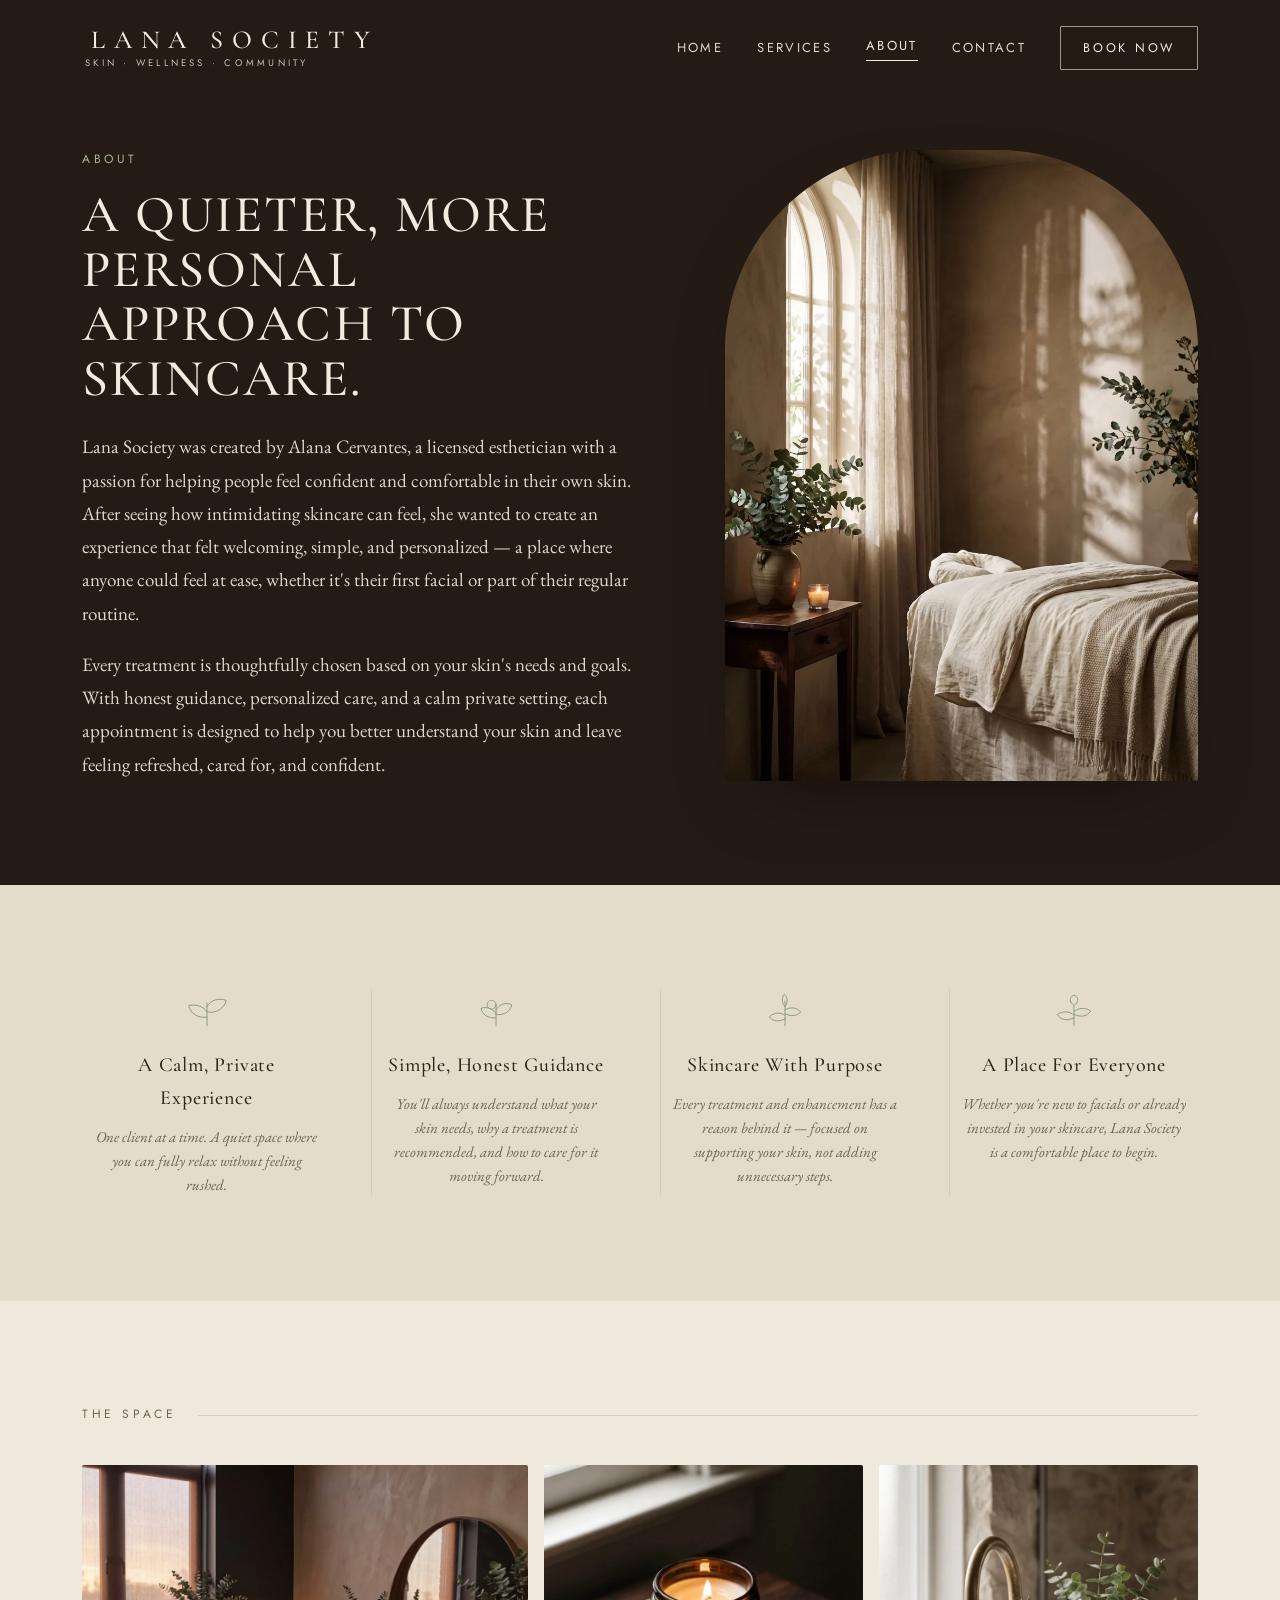
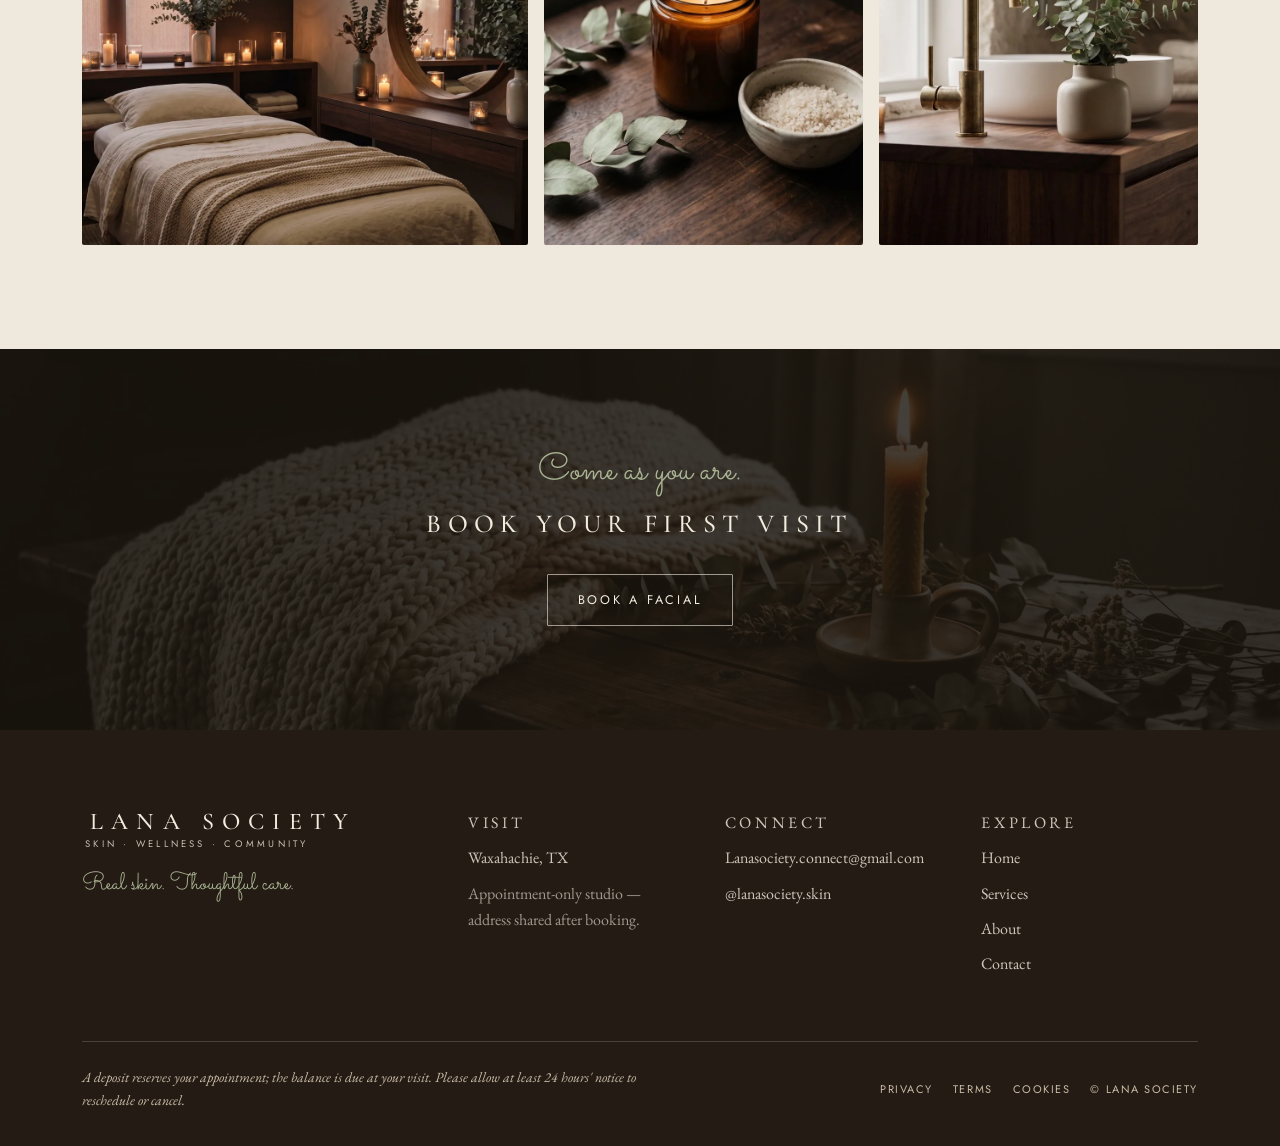
==== commit dfd9be3b: "SEO + WCAG AA audit fixes SEO / AI: - Add robots.txt, sitemap.xml, and llms.txt (AI answer-engine gr" ====
--- a/about.html
+++ b/about.html
@@ -19,6 +19,25 @@
   <meta name="twitter:title" content="About — Meet Alana | Lana Society">
   <meta name="twitter:description" content="A quieter, more personal approach to skincare. Meet Alana Cervantes, founder of Lana Society.">
   <meta name="twitter:image" content="https://www.lanasociety.com/assets/og-image.jpg">
+  <script type="application/ld+json">
+  {
+    "@context": "https://schema.org",
+    "@type": "AboutPage",
+    "url": "https://www.lanasociety.com/about.html",
+    "name": "About — Lana Society",
+    "mainEntity": {
+      "@type": "Person",
+      "name": "Alana Cervantes",
+      "jobTitle": "Licensed Esthetician",
+      "worksFor": {
+        "@type": "BeautySalon",
+        "name": "Lana Society",
+        "url": "https://www.lanasociety.com/",
+        "sameAs": ["https://instagram.com/lanasociety.skin"]
+      }
+    }
+  }
+  </script>
   <link rel="icon" type="image/svg+xml" href="data:image/svg+xml,%3Csvg xmlns='http://www.w3.org/2000/svg' viewBox='0 0 72 120'%3E%3Cpath fill-rule='evenodd' clip-rule='evenodd' d='M44 56C43.4338 56 42.8738 56.0213 42.3164 56.0569C41.8978 56.0836 41.5058 56.2693 41.2071 56.5653C39.0702 58.6773 36.8018 60.6338 34.4684 62.44C33.7849 62.9698 34.1716 64.0658 35.0356 64.0231C36.3529 63.96 37.7049 64.0249 39.0809 64.2382C48.0996 65.6364 55.144 73.1396 55.9244 82.2338C56.9396 94.0747 47.6293 104 36 104C25.2996 104 16.5618 95.5964 16.0258 85.0293C16.0133 84.6871 16 84.3449 16 84V73.6684V61.4427C22.0284 57.9431 28.3067 53.5156 33.6916 48.0818C41.8551 39.8427 47.9609 29.288 48 16.1271C48.0258 7.26222 40.832 -0.00266593 31.9662 7.3389e-07C26.4098 0.00177851 21.712 0.432001 17.7733 1.09333C7.50578 2.81511 0 11.72 0 22.1298V46.0231C0 46.7262 0.778667 47.1591 1.368 46.7751C6.37511 43.5129 11.6036 39.464 15.7742 34.7573C15.9209 34.5929 16 34.3787 16 34.1582V24C16 22.8293 16.2578 21.7209 16.7093 20.7191C18.04 17.7671 21.1031 15.7636 24.6071 16.0222C28.8836 16.3387 32.0782 20.1253 31.9956 24.4133C31.9458 27.0169 31.4222 29.5236 30.5378 31.9262C27.9538 38.9467 22.2507 45.0649 16 50.0213C10.5004 54.3822 4.58489 57.8436 0 60.2311V69.1751V80V84V88C0 105.673 14.3271 120 32 120H36C37.3529 120 38.6862 119.919 40 119.773C57.9991 117.783 72 102.53 72 84C72 68.536 59.464 56 44 56' fill='%23241b14'/%3E%3C/svg%3E">
   <link rel="preconnect" href="https://fonts.googleapis.com">
   <link rel="preconnect" href="https://fonts.gstatic.com" crossorigin>
@@ -26,6 +45,7 @@
   <link rel="stylesheet" href="assets/styles.css">
 </head>
 <body>
+  <a class="skip-link" href="#main">Skip to content</a>
 
   <!-- NAV -->
   <header class="nav" id="nav">
@@ -57,13 +77,15 @@
     <button class="btn btn-ghost" onclick="book()">Book Now</button>
   </div>
 
+  <main id="main">
+
   <!-- ABOUT HERO -->
   <section class="about-hero" style="padding-top:150px;">
     <div class="wrap sec" style="padding-top:0;">
       <div class="about-grid light">
         <div data-reveal>
           <div class="eyebrow on-dark" style="margin-bottom:18px;">About</div>
-          <h2 class="h2" style="color:var(--cream-fg);font-size:clamp(32px,4.6vw,52px);margin-bottom:24px;">A quieter, more personal approach to skincare.</h2>
+          <h1 class="h2" style="color:var(--cream-fg);font-size:clamp(32px,4.6vw,52px);margin-bottom:24px;">A quieter, more personal approach to skincare.</h1>
           <p class="lead" style="color:var(--cream-fg);opacity:.9;margin:0 0 18px;">Lana Society was created by Alana Cervantes, a licensed esthetician with a passion for helping people feel confident and comfortable in their own skin. After seeing how intimidating skincare can feel, she wanted to create an experience that felt welcoming, simple, and personalized — a place where anyone could feel at ease, whether it's their first facial or part of their regular routine.</p>
           <p class="lead" style="color:var(--cream-fg);opacity:.9;margin:0;">Every treatment is thoughtfully chosen based on your skin's needs and goals. With honest guidance, personalized care, and a calm private setting, each appointment is designed to help you better understand your skin and leave feeling refreshed, cared for, and confident.</p>
         </div>
@@ -77,25 +99,26 @@
   <!-- VALUES -->
   <section class="values">
     <div class="wrap sec">
+      <h2 class="sr-only">What makes Lana Society different</h2>
       <div class="values-grid">
         <div class="value" data-reveal>
           <div class="ic"><svg width="42" height="42" viewBox="0 0 48 48" fill="none" stroke="currentColor" stroke-width="1.1" stroke-linecap="round" stroke-linejoin="round"><path d="M24 42V16"/><path d="M24 26c-5-7-14-9-21-7 2 9 11 15 21 13M24 20c5-8 14-10 22-7-2 9-12 16-22 13"/></svg></div>
-          <h4>A Calm, Private Experience</h4>
+          <h3>A Calm, Private Experience</h3>
           <p>One client at a time. A quiet space where you can fully relax without feeling rushed.</p>
         </div>
         <div class="value" data-reveal>
           <div class="ic"><svg width="42" height="42" viewBox="0 0 48 48" fill="none" stroke="currentColor" stroke-width="1.1" stroke-linecap="round" stroke-linejoin="round"><path d="M24 42V18"/><path d="M24 28c-4-6-11-8-17-6 1 7 8 12 17 11M24 24c4-7 11-9 18-6-1 7-9 13-18 11M24 18a5 5 0 1 1 0-.1Z"/></svg></div>
-          <h4>Simple, Honest Guidance</h4>
+          <h3>Simple, Honest Guidance</h3>
           <p>You'll always understand what your skin needs, why a treatment is recommended, and how to care for it moving forward.</p>
         </div>
         <div class="value" data-reveal>
           <div class="ic"><svg width="42" height="42" viewBox="0 0 48 48" fill="none" stroke="currentColor" stroke-width="1.1" stroke-linecap="round" stroke-linejoin="round"><path d="M24 42V14"/><path d="M24 30c-6-4-13-3-18 2 4 5 12 6 18 2M24 24c6-4 13-3 18 2-4 5-12 6-18 2M24 20c-4-4-4-10-1-14 4 3 5 9 1 14"/></svg></div>
-          <h4>Skincare With Purpose</h4>
+          <h3>Skincare With Purpose</h3>
           <p>Every treatment and enhancement has a reason behind it — focused on supporting your skin, not adding unnecessary steps.</p>
         </div>
         <div class="value" data-reveal>
           <div class="ic"><svg width="42" height="42" viewBox="0 0 48 48" fill="none" stroke="currentColor" stroke-width="1.1" stroke-linecap="round" stroke-linejoin="round"><path d="M24 42V20"/><path d="M24 30c-5-5-13-5-19-1 3 6 11 8 19 4M24 26c5-5 13-5 19-1-3 6-11 8-19 4M20 14c1 3 4 5 4 5s3-2 4-5-1-6-4-7c-3 1-5 4-4 7Z"/></svg></div>
-          <h4>A Place For Everyone</h4>
+          <h3>A Place For Everyone</h3>
           <p>Whether you're new to facials or already invested in your skincare, Lana Society is a comfortable place to begin.</p>
         </div>
       </div>
@@ -125,6 +148,8 @@
     </div>
   </section>
 
+  </main>
+
   <!-- FOOTER -->
   <footer>
     <div class="footer-inner">
@@ -137,17 +162,17 @@
           <p class="footer-tag">Real skin. Thoughtful care.</p>
         </div>
         <div class="footer-col">
-          <h5>Visit</h5>
+          <p class="footer-col-label">Visit</p>
           <p>Waxahachie, TX</p>
           <p style="opacity:.6;">Appointment-only studio — address shared after booking.</p>
         </div>
         <div class="footer-col">
-          <h5>Connect</h5>
+          <p class="footer-col-label">Connect</p>
           <a href="mailto:Lanasociety.connect@gmail.com">Lanasociety.connect@gmail.com</a>
           <a href="https://instagram.com/lanasociety.skin" target="_blank" rel="noopener">@lanasociety.skin</a>
         </div>
         <div class="footer-col">
-          <h5>Explore</h5>
+          <p class="footer-col-label">Explore</p>
           <a href="index.html">Home</a>
           <a href="services.html">Services</a>
           <a href="about.html">About</a>
@@ -160,7 +185,7 @@
           <a href="legal.html#privacy">Privacy</a>
           <a href="legal.html#terms">Terms</a>
           <a href="legal.html#cookies">Cookies</a>
-          <span style="color:var(--cream-mut);opacity:.6;">© Lana Society</span>
+          <span style="color:var(--cream-mut);">© Lana Society</span>
         </div>
       </div>
     </div>
--- a/assets/styles.css
+++ b/assets/styles.css
@@ -53,6 +53,27 @@
 a { color: inherit; text-decoration: none; transition: color .18s, opacity .18s; }
 ::selection { background: var(--sage-2); color: var(--espresso); }
 
+/* ---------- A11y utilities ---------- */
+.sr-only {
+  position: absolute; width: 1px; height: 1px; padding: 0; margin: -1px;
+  overflow: hidden; clip: rect(0,0,0,0); white-space: nowrap; border: 0;
+}
+.skip-link {
+  position: fixed; top: 10px; left: 10px; z-index: 200;
+  transform: translateY(-160%); transition: transform .2s;
+  background: var(--espresso); color: var(--cream-fg);
+  font-family: var(--ui); font-size: 13px; letter-spacing: .1em; text-transform: uppercase;
+  padding: 12px 18px; border-radius: 2px;
+}
+.skip-link:focus { transform: translateY(0); }
+:focus-visible {
+  outline: 2px solid var(--sage);
+  outline-offset: 3px; border-radius: 1px;
+}
+.nav :focus-visible, .hero :focus-visible, .band-dark :focus-visible, .leaving :focus-visible, .about-hero :focus-visible {
+  outline-color: var(--sage-2);
+}
+
 /* ---------- Type helpers ---------- */
 .script { font-family: var(--script); font-weight: 400; line-height: 1; color: var(--sage); }
 .eyebrow {
@@ -169,7 +190,7 @@
     linear-gradient(180deg, rgba(20,15,10,.5) 0%, rgba(20,15,10,.10) 28%, rgba(20,15,10,.44) 66%, rgba(20,15,10,.84) 100%);
 }
 .hero-inner { position: relative; z-index: 2; width: 100%; max-width: var(--wrap); margin: 0 auto; padding: 0 32px 92px; }
-.hero h1 {
+.hero h1, .hero .hero-h1 {
   font-family: var(--serif); font-weight: 500; letter-spacing: .06em; text-transform: uppercase;
   font-size: clamp(40px, 7vw, 84px); line-height: 1.02; margin: 0 0 6px;
 }
@@ -228,7 +249,7 @@
 .concerns { display: grid; grid-template-columns: repeat(4, 1fr); gap: 0; }
 .concern { padding: 4px 30px; border-left: 1px solid var(--line-dk); }
 .concern:first-child { border-left: 0; }
-.concern h4 { font-family: var(--ui); font-size: 12px; letter-spacing: .18em; text-transform: uppercase; color: var(--sage-2); margin: 0 0 14px; font-weight: 400; }
+.concern h3 { font-family: var(--ui); font-size: 12px; letter-spacing: .18em; text-transform: uppercase; color: var(--sage-2); margin: 0 0 14px; font-weight: 400; }
 .concern p { font-family: var(--serif); font-size: 21px; line-height: 1.3; margin: 0; color: var(--cream-fg); }
 
 /* ============================================================
@@ -258,7 +279,7 @@
 .leaving-item { text-align: center; padding: 0 10px; border-left: 1px solid var(--line-dk); }
 .leaving-item:first-child { border-left: 0; }
 .leaving-item .ic { display: flex; justify-content: center; margin-bottom: 14px; color: var(--sage-2); }
-.leaving-item h5 { font-family: var(--ui); font-size: 11px; letter-spacing: .18em; text-transform: uppercase; color: var(--cream-fg); margin: 0 0 6px; font-weight: 400; }
+.leaving-item .leaving-label { font-family: var(--ui); font-size: 11px; letter-spacing: .18em; text-transform: uppercase; color: var(--cream-fg); margin: 0 0 6px; font-weight: 400; }
 .leaving-item p { font-family: var(--body); font-style: italic; font-size: 14px; color: var(--cream-mut); margin: 0; line-height: 1.4; }
 
 /* ============================================================
@@ -315,7 +336,7 @@
 .value { padding: 0 12px; border-left: 1px solid var(--line); }
 .value:first-child { border-left: 0; }
 .value .ic { display: flex; justify-content: center; margin-bottom: 18px; color: var(--sage); }
-.value h4 { font-family: var(--serif); font-weight: 500; font-size: 20px; letter-spacing: .04em; color: var(--ink); margin: 0 0 10px; }
+.value h3 { font-family: var(--serif); font-weight: 500; font-size: 20px; letter-spacing: .04em; color: var(--ink); margin: 0 0 10px; }
 .value p { font-family: var(--body); font-style: italic; font-size: 15px; color: var(--taupe); margin: 0; line-height: 1.6; }
 
 .about-trio { display: grid; grid-template-columns: 1.4fr 1fr 1fr; gap: 16px; }
@@ -373,7 +394,7 @@
 .footer-top { display: grid; grid-template-columns: 1.6fr 1fr 1fr 1fr; gap: 40px; }
 .footer-brand .brand-name { font-size: 24px; }
 .footer-tag { font-family: var(--script); font-size: 24px; color: var(--sage-2); margin: 16px 0 0; }
-.footer-col h5 { font-family: var(--ui); font-size: 11px; letter-spacing: .22em; text-transform: uppercase; color: var(--sage-2); margin: 0 0 16px; font-weight: 400; }
+.footer-col-label { font-family: var(--ui); font-size: 11px; letter-spacing: .22em; text-transform: uppercase; color: var(--sage-2); margin: 0 0 16px; font-weight: 400; }
 .footer-col a, .footer-col p { display: block; font-family: var(--body); font-size: 16px; color: var(--cream-fg); opacity: .82; margin: 0 0 9px; }
 .footer-col a:hover { opacity: 1; }
 .footer-bottom { border-top: 1px solid var(--line-dk); margin-top: 54px; padding-top: 24px; display: flex; flex-wrap: wrap; gap: 14px 28px; justify-content: space-between; align-items: center; }
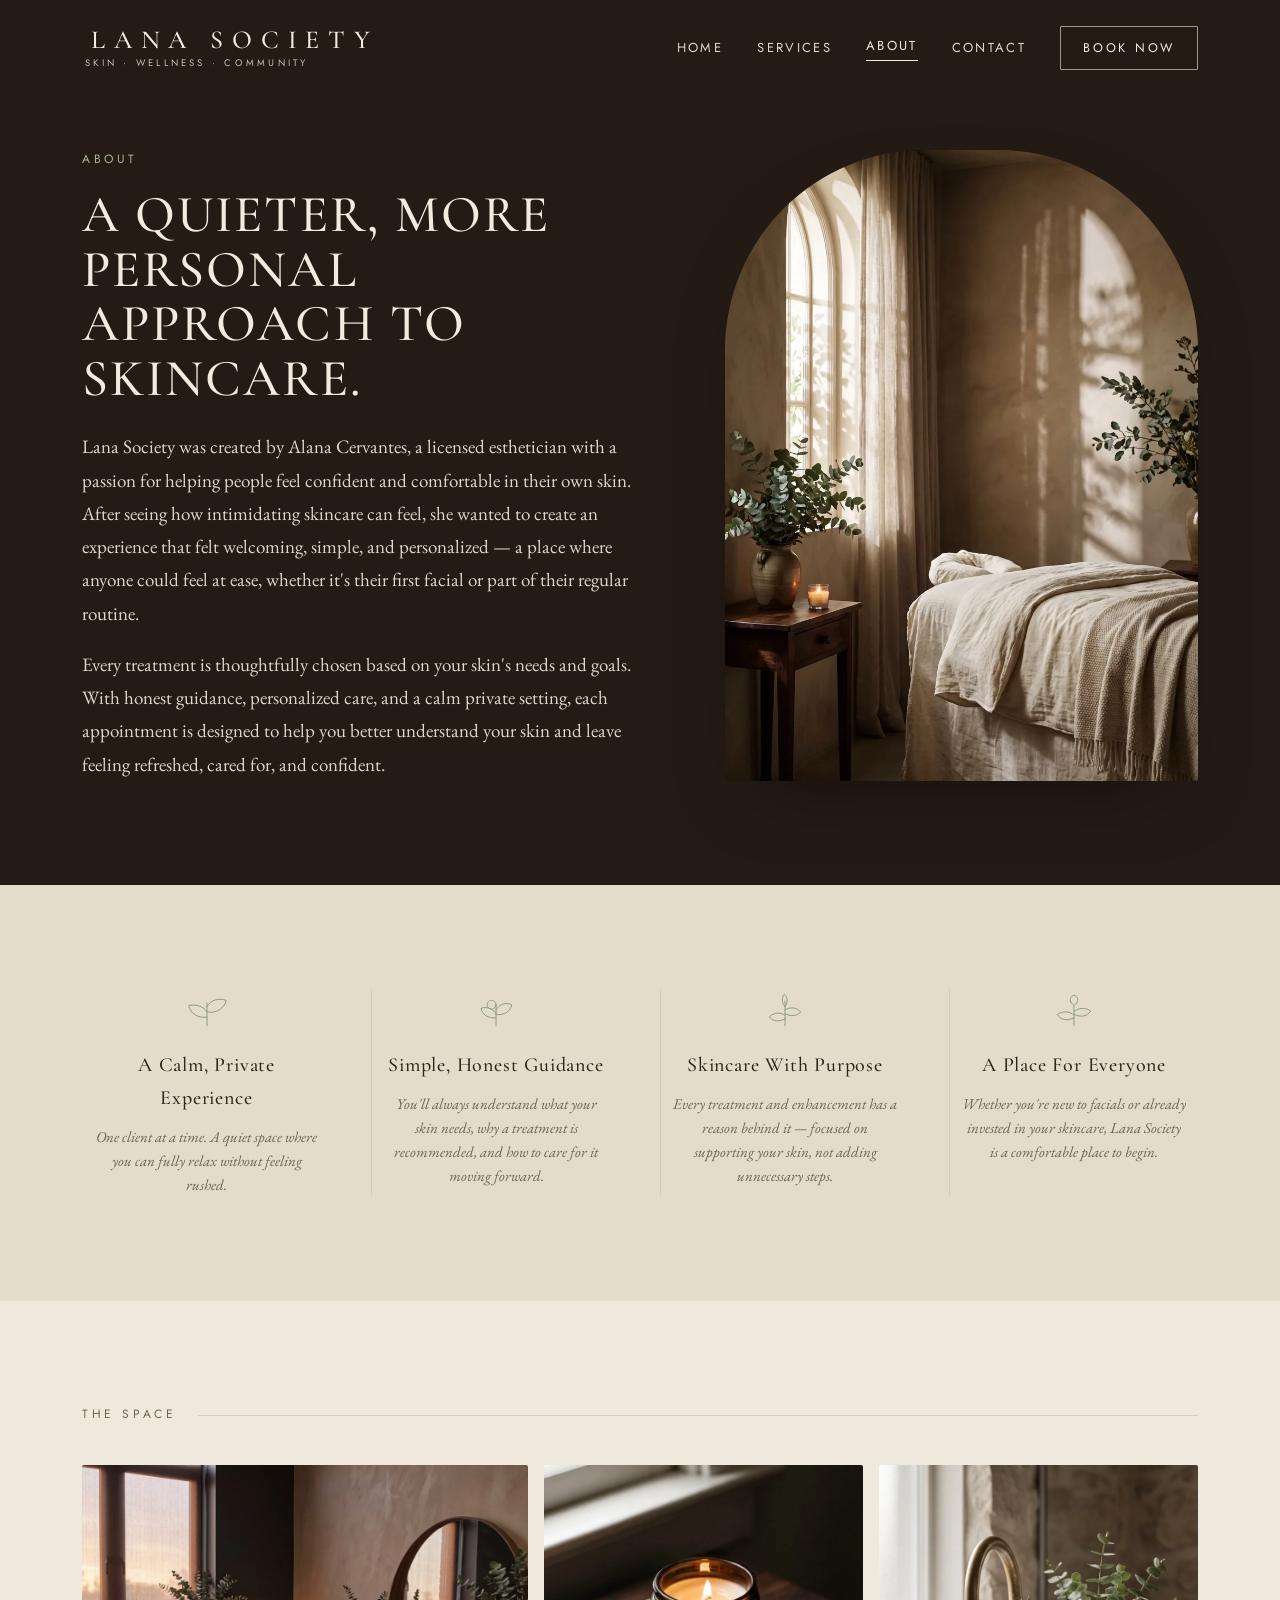
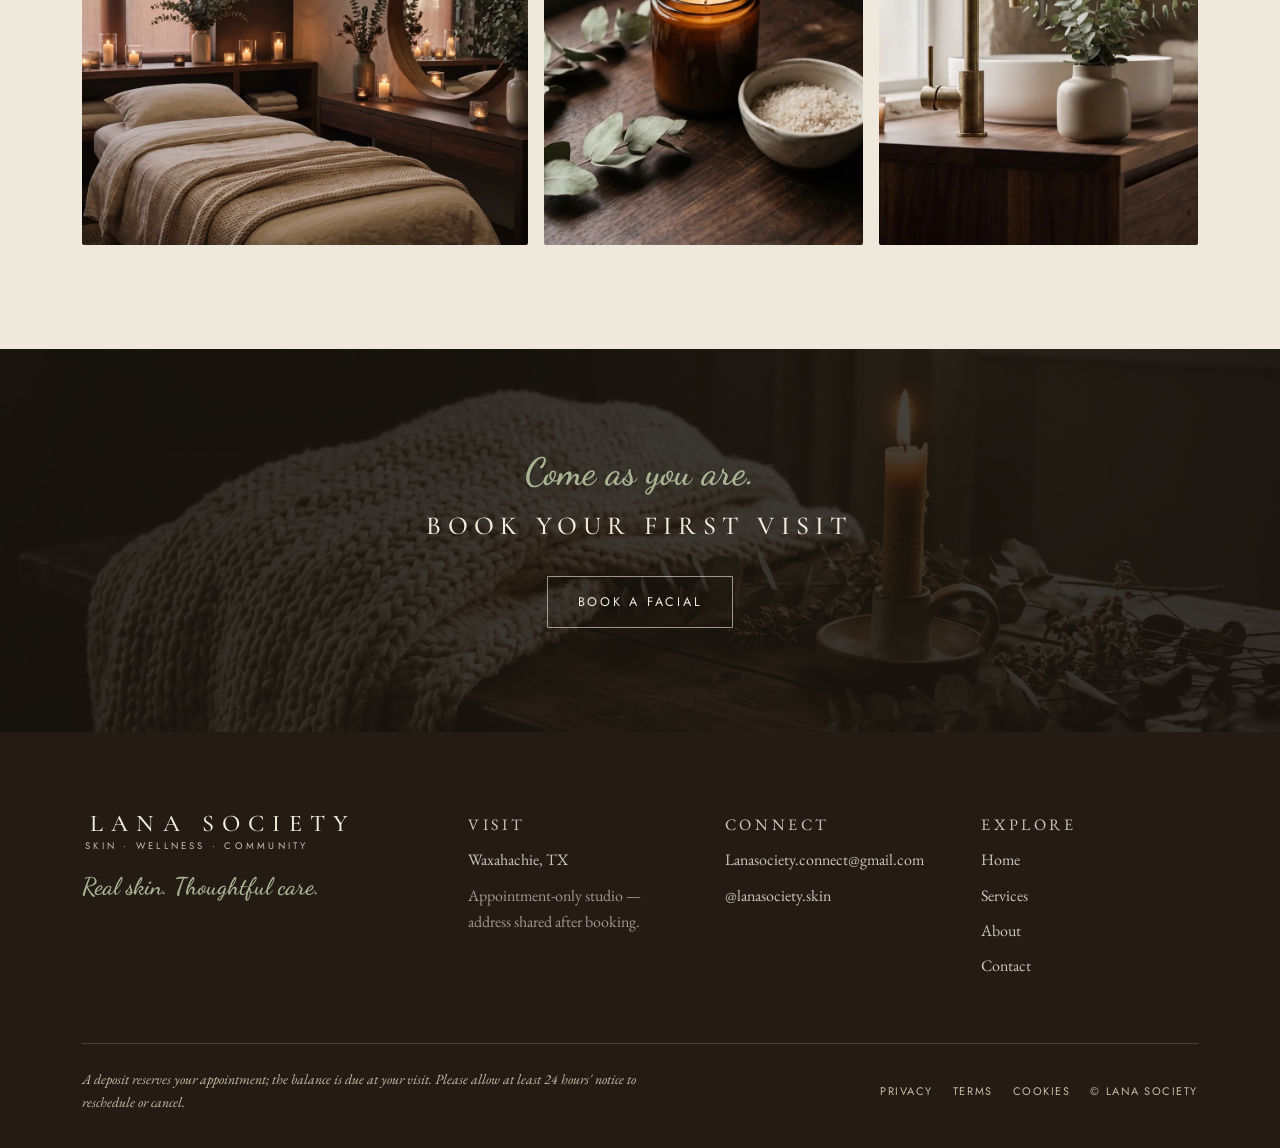
==== commit 822e8aff: "Global script font Sacramento->Dancing Script (legible); responsive overhaul - Swap thin Sacramento " ====
--- a/about.html
+++ b/about.html
@@ -41,7 +41,7 @@
   <link rel="icon" type="image/svg+xml" href="data:image/svg+xml,%3Csvg xmlns='http://www.w3.org/2000/svg' viewBox='0 0 72 120'%3E%3Cpath fill-rule='evenodd' clip-rule='evenodd' d='M44 56C43.4338 56 42.8738 56.0213 42.3164 56.0569C41.8978 56.0836 41.5058 56.2693 41.2071 56.5653C39.0702 58.6773 36.8018 60.6338 34.4684 62.44C33.7849 62.9698 34.1716 64.0658 35.0356 64.0231C36.3529 63.96 37.7049 64.0249 39.0809 64.2382C48.0996 65.6364 55.144 73.1396 55.9244 82.2338C56.9396 94.0747 47.6293 104 36 104C25.2996 104 16.5618 95.5964 16.0258 85.0293C16.0133 84.6871 16 84.3449 16 84V73.6684V61.4427C22.0284 57.9431 28.3067 53.5156 33.6916 48.0818C41.8551 39.8427 47.9609 29.288 48 16.1271C48.0258 7.26222 40.832 -0.00266593 31.9662 7.3389e-07C26.4098 0.00177851 21.712 0.432001 17.7733 1.09333C7.50578 2.81511 0 11.72 0 22.1298V46.0231C0 46.7262 0.778667 47.1591 1.368 46.7751C6.37511 43.5129 11.6036 39.464 15.7742 34.7573C15.9209 34.5929 16 34.3787 16 34.1582V24C16 22.8293 16.2578 21.7209 16.7093 20.7191C18.04 17.7671 21.1031 15.7636 24.6071 16.0222C28.8836 16.3387 32.0782 20.1253 31.9956 24.4133C31.9458 27.0169 31.4222 29.5236 30.5378 31.9262C27.9538 38.9467 22.2507 45.0649 16 50.0213C10.5004 54.3822 4.58489 57.8436 0 60.2311V69.1751V80V84V88C0 105.673 14.3271 120 32 120H36C37.3529 120 38.6862 119.919 40 119.773C57.9991 117.783 72 102.53 72 84C72 68.536 59.464 56 44 56' fill='%23241b14'/%3E%3C/svg%3E">
   <link rel="preconnect" href="https://fonts.googleapis.com">
   <link rel="preconnect" href="https://fonts.gstatic.com" crossorigin>
-  <link href="https://fonts.googleapis.com/css2?family=Cormorant+Garamond:ital,wght@0,400;0,500;0,600;1,400;1,500&family=EB+Garamond:ital,wght@0,400;0,500;1,400&family=Jost:wght@300;400;500&family=Sacramento&display=swap" rel="stylesheet">
+  <link href="https://fonts.googleapis.com/css2?family=Cormorant+Garamond:ital,wght@0,400;0,500;0,600;1,400;1,500&family=EB+Garamond:ital,wght@0,400;0,500;1,400&family=Jost:wght@300;400;500&family=Dancing+Script:wght@500;600;700&display=swap" rel="stylesheet">
   <link rel="stylesheet" href="assets/styles.css">
 </head>
 <body>
--- a/assets/styles.css
+++ b/assets/styles.css
@@ -32,7 +32,7 @@
   --serif:  'Cormorant Garamond', Georgia, serif;
   --body:   'EB Garamond', Georgia, serif;
   --ui:     'Jost', system-ui, sans-serif;
-  --script: 'Sacramento', cursive;
+  --script: 'Dancing Script', 'Segoe Script', cursive;
 
   --wrap: 1180px;
 }
@@ -75,7 +75,13 @@
 }
 
 /* ---------- Type helpers ---------- */
-.script { font-family: var(--script); font-weight: 400; line-height: 1; color: var(--sage); }
+.script { font-family: var(--script); font-weight: 600; line-height: 1.05; color: var(--sage); }
+/* Dancing Script reads best with a little weight — apply everywhere the script face is used.
+   .hero .hero-script/.hero-tag need class-level specificity to beat the `.hero p` rule. */
+.hero .hero-script, .hero .hero-tag, .display-script, .experience-quote, .jcard-title,
+.leaving-lead p, .leaving-lead .script, .footer-tag {
+  font-family: var(--script); font-weight: 600;
+}
 .eyebrow {
   font-family: var(--ui); font-weight: 400;
   font-size: 12px; letter-spacing: .3em; text-transform: uppercase;
@@ -228,7 +234,7 @@
 /* ============================================================
    SERVICE JOURNEY cards
    ============================================================ */
-.journey { display: grid; grid-template-columns: repeat(4, 1fr); gap: 26px; }
+.journey { display: grid; grid-template-columns: repeat(auto-fit, minmax(230px, 1fr)); gap: 26px; }
 .jcard { background: transparent; }
 .jcard-img { aspect-ratio: 1/1; overflow: hidden; border-radius: 2px; margin-bottom: 22px; }
 .jcard-img img { width: 100%; height: 100%; object-fit: cover; transition: transform .8s ease; }
@@ -434,31 +440,42 @@
 /* ============================================================
    RESPONSIVE
    ============================================================ */
-@media (max-width: 1000px) {
-  .journey { grid-template-columns: 1fr 1fr; }
-  .leaving-grid { grid-template-columns: 1fr; gap: 30px; }
-  .concerns { grid-template-columns: 1fr 1fr; gap: 30px 0; }
-  .values-grid { grid-template-columns: 1fr 1fr; gap: 36px 20px; }
-}
-@media (max-width: 820px) {
+/* Laptop / tablet-landscape and narrow desktop windows */
+@media (max-width: 1040px) {
+  .nav { padding: 20px 0; }
   .nav-links { display: none; }
   .burger { display: inline-flex; }
-  .sec { padding-block: 72px; }
+  .concerns { grid-template-columns: repeat(2, 1fr); row-gap: 36px; }
+  .values-grid { grid-template-columns: repeat(2, 1fr); gap: 44px 28px; }
+  .leaving-grid { grid-template-columns: 1fr; gap: 36px; }
+}
+/* Tablet portrait */
+@media (max-width: 820px) {
+  .sec { padding-block: 76px; }
+  .sec-sm { padding-block: 60px; }
   .experience-grid, .seasonal-grid, .brow-grid, .about-grid, .contact-grid { grid-template-columns: 1fr; gap: 40px; }
   .enh-grid { grid-template-columns: 1fr; gap: 0; }
-  .about-trio { grid-template-columns: 1fr 1fr; }
+  .about-trio { grid-template-columns: 1fr; }
+  .about-trio .t { height: 340px; }
+  .leaving-items { grid-template-columns: repeat(2, 1fr); gap: 30px 18px; }
   .hero-tag { display: none; }
-  .callout { grid-template-columns: 1fr; gap: 20px; padding: 34px; text-align: center; }
+  .callout { grid-template-columns: 1fr; gap: 22px; padding: 36px; text-align: center; justify-items: center; }
   .callout .divider { display: none; }
-  .footer-top { grid-template-columns: 1fr 1fr; gap: 32px; }
+  .footer-top { grid-template-columns: 1fr 1fr; gap: 34px; }
   .form-row { grid-template-columns: 1fr; }
 }
-@media (max-width: 540px) {
-  .journey, .concerns, .values-grid, .about-trio, .leaving-items { grid-template-columns: 1fr; }
-  .leaving-items { gap: 22px; }
-  .leaving-item, .concern, .value { border-left: 0; border-top: 1px solid var(--line-dk); padding-top: 22px; }
+/* Mobile */
+@media (max-width: 520px) {
+  .concerns, .values-grid, .leaving-items { grid-template-columns: 1fr; gap: 0; }
+  .leaving-item, .concern, .value {
+    border-left: 0; border-top: 1px solid var(--line-dk);
+    padding: 22px 0 0; margin-top: 22px;
+  }
+  .leaving-item:first-child, .concern:first-child, .value:first-child { border-top: 0; margin-top: 0; padding-top: 0; }
   .value { border-top-color: var(--line); }
+  .footer-top { grid-template-columns: 1fr; gap: 30px; }
+  .footer-bottom { flex-direction: column; align-items: flex-start; }
   .wrap { padding-inline: 22px; }
-  .hero-inner { padding-inline: 22px; }
+  .hero-inner { padding-inline: 22px; padding-bottom: 76px; }
   body { font-size: 17px; }
 }
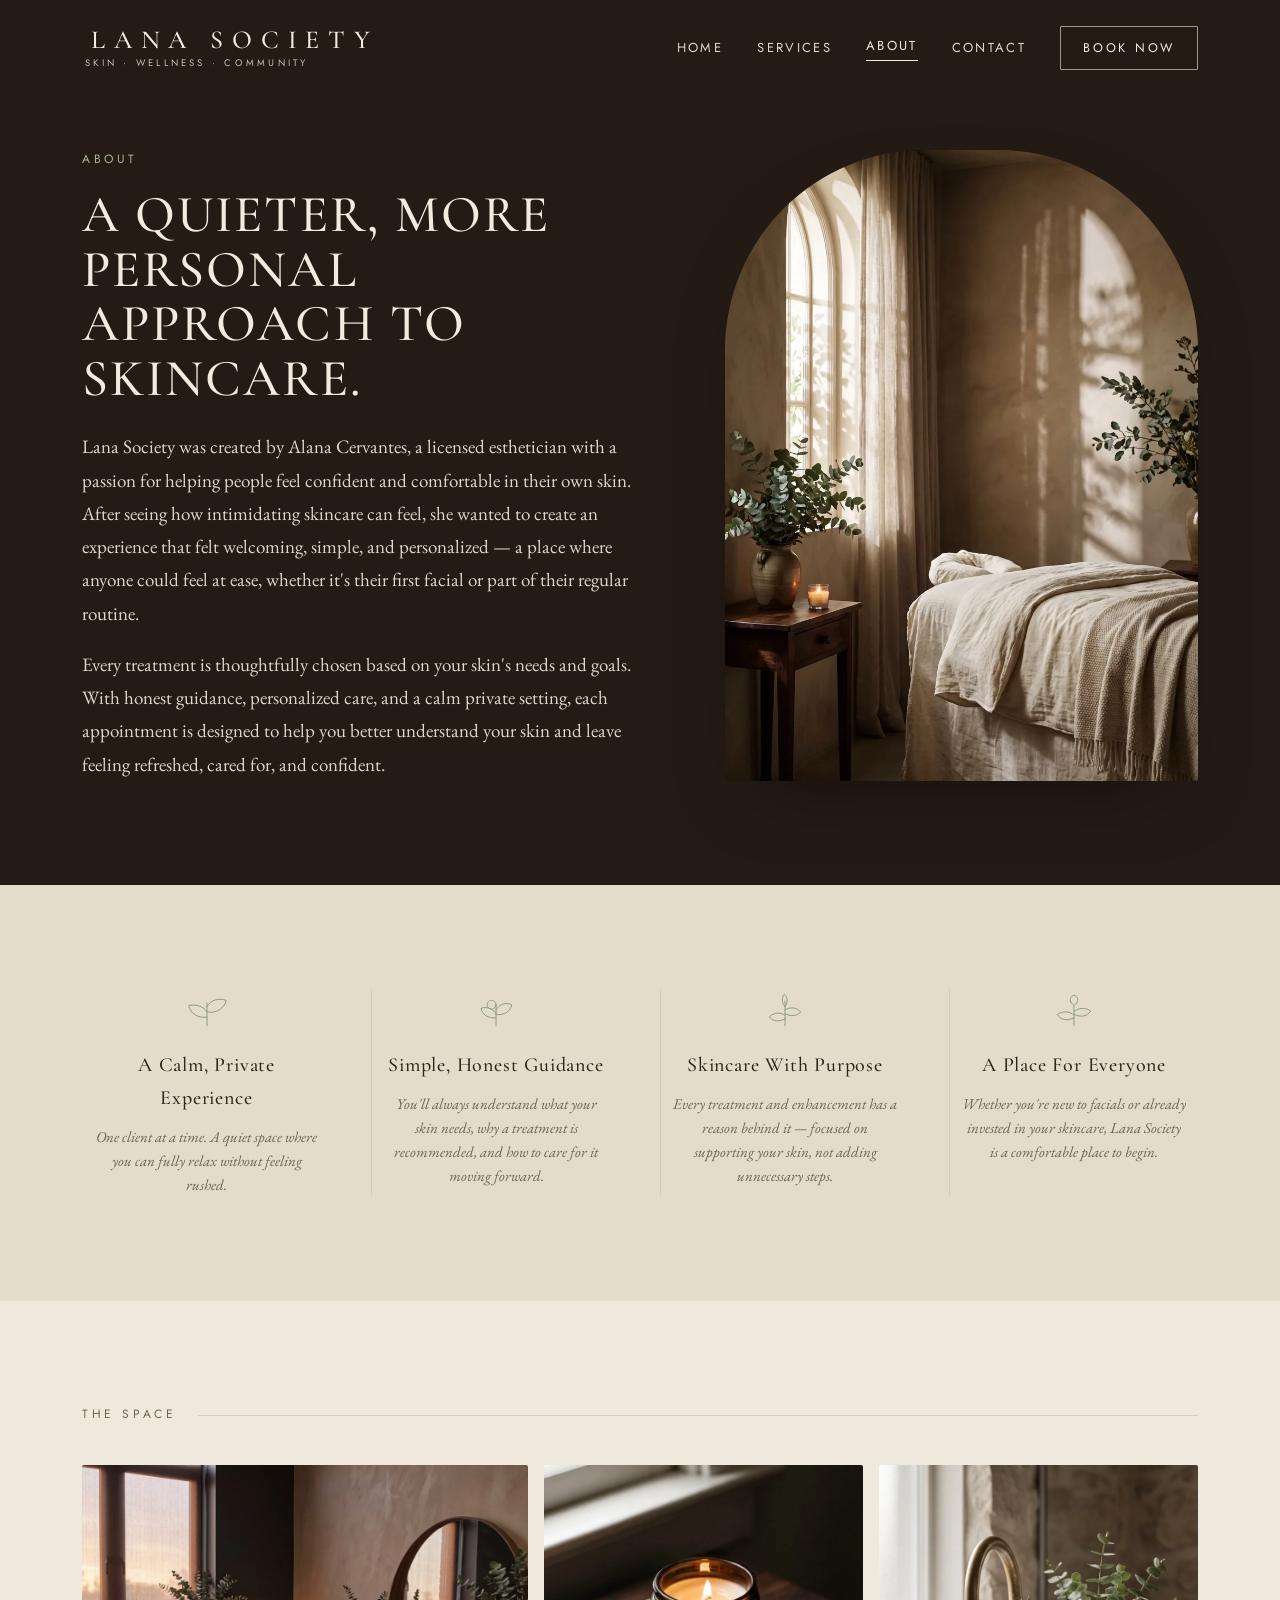
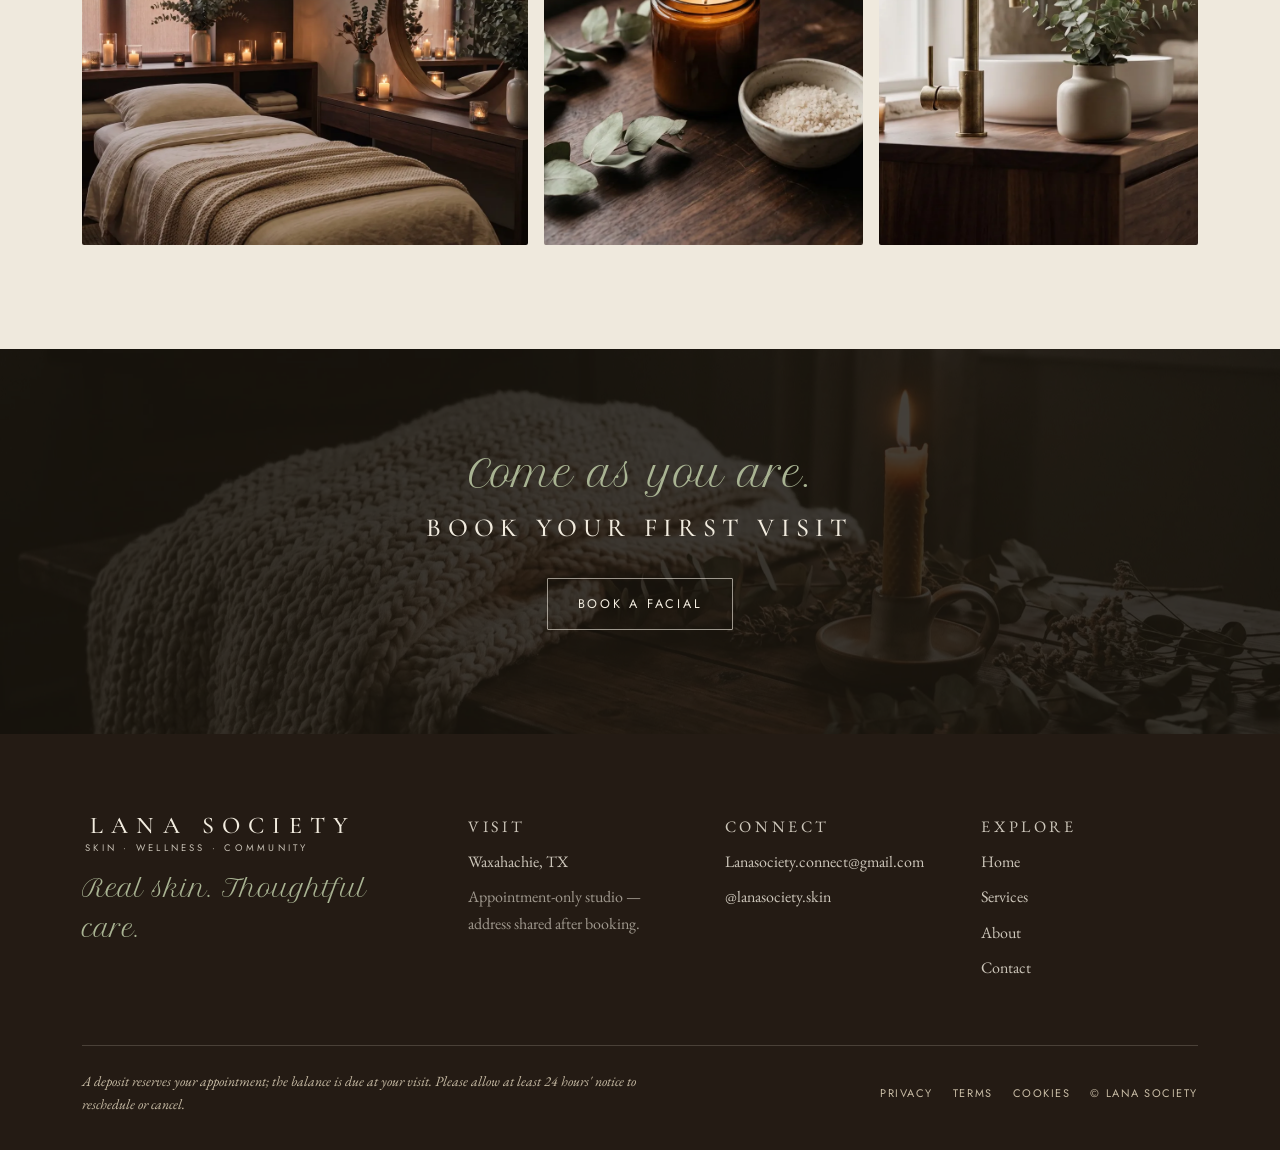
==== commit 1dee3d4b: "Script accent -> Petit Formal Script (free, OFL, Seramonde-style look-alike) Seramonde is personal-u" ====
--- a/about.html
+++ b/about.html
@@ -41,7 +41,7 @@
   <link rel="icon" type="image/svg+xml" href="data:image/svg+xml,%3Csvg xmlns='http://www.w3.org/2000/svg' viewBox='0 0 72 120'%3E%3Cpath fill-rule='evenodd' clip-rule='evenodd' d='M44 56C43.4338 56 42.8738 56.0213 42.3164 56.0569C41.8978 56.0836 41.5058 56.2693 41.2071 56.5653C39.0702 58.6773 36.8018 60.6338 34.4684 62.44C33.7849 62.9698 34.1716 64.0658 35.0356 64.0231C36.3529 63.96 37.7049 64.0249 39.0809 64.2382C48.0996 65.6364 55.144 73.1396 55.9244 82.2338C56.9396 94.0747 47.6293 104 36 104C25.2996 104 16.5618 95.5964 16.0258 85.0293C16.0133 84.6871 16 84.3449 16 84V73.6684V61.4427C22.0284 57.9431 28.3067 53.5156 33.6916 48.0818C41.8551 39.8427 47.9609 29.288 48 16.1271C48.0258 7.26222 40.832 -0.00266593 31.9662 7.3389e-07C26.4098 0.00177851 21.712 0.432001 17.7733 1.09333C7.50578 2.81511 0 11.72 0 22.1298V46.0231C0 46.7262 0.778667 47.1591 1.368 46.7751C6.37511 43.5129 11.6036 39.464 15.7742 34.7573C15.9209 34.5929 16 34.3787 16 34.1582V24C16 22.8293 16.2578 21.7209 16.7093 20.7191C18.04 17.7671 21.1031 15.7636 24.6071 16.0222C28.8836 16.3387 32.0782 20.1253 31.9956 24.4133C31.9458 27.0169 31.4222 29.5236 30.5378 31.9262C27.9538 38.9467 22.2507 45.0649 16 50.0213C10.5004 54.3822 4.58489 57.8436 0 60.2311V69.1751V80V84V88C0 105.673 14.3271 120 32 120H36C37.3529 120 38.6862 119.919 40 119.773C57.9991 117.783 72 102.53 72 84C72 68.536 59.464 56 44 56' fill='%23241b14'/%3E%3C/svg%3E">
   <link rel="preconnect" href="https://fonts.googleapis.com">
   <link rel="preconnect" href="https://fonts.gstatic.com" crossorigin>
-  <link href="https://fonts.googleapis.com/css2?family=Cormorant+Garamond:ital,wght@0,400;0,500;0,600;1,400;1,500&family=EB+Garamond:ital,wght@0,400;0,500;1,400&family=Jost:wght@300;400;500&family=Dancing+Script:wght@500;600;700&display=swap" rel="stylesheet">
+  <link href="https://fonts.googleapis.com/css2?family=Cormorant+Garamond:ital,wght@0,400;0,500;0,600;1,400;1,500&family=EB+Garamond:ital,wght@0,400;0,500;1,400&family=Jost:wght@300;400;500&family=Petit+Formal+Script&display=swap" rel="stylesheet">
   <link rel="stylesheet" href="assets/styles.css">
 </head>
 <body>
--- a/assets/styles.css
+++ b/assets/styles.css
@@ -32,7 +32,7 @@
   --serif:  'Cormorant Garamond', Georgia, serif;
   --body:   'EB Garamond', Georgia, serif;
   --ui:     'Jost', system-ui, sans-serif;
-  --script: 'Dancing Script', 'Segoe Script', cursive;
+  --script: 'Petit Formal Script', 'Segoe Script', cursive;
 
   --wrap: 1180px;
 }
@@ -75,12 +75,12 @@
 }
 
 /* ---------- Type helpers ---------- */
-.script { font-family: var(--script); font-weight: 600; line-height: 1.05; color: var(--sage); }
-/* Dancing Script reads best with a little weight — apply everywhere the script face is used.
+.script { font-family: var(--script); font-weight: 400; line-height: 1.1; color: var(--sage); }
+/* Script face applied everywhere it's used (Petit Formal Script is single-weight 400).
    .hero .hero-script/.hero-tag need class-level specificity to beat the `.hero p` rule. */
 .hero .hero-script, .hero .hero-tag, .display-script, .experience-quote, .jcard-title,
 .leaving-lead p, .leaving-lead .script, .footer-tag {
-  font-family: var(--script); font-weight: 600;
+  font-family: var(--script); font-weight: 400;
 }
 .eyebrow {
   font-family: var(--ui); font-weight: 400;
